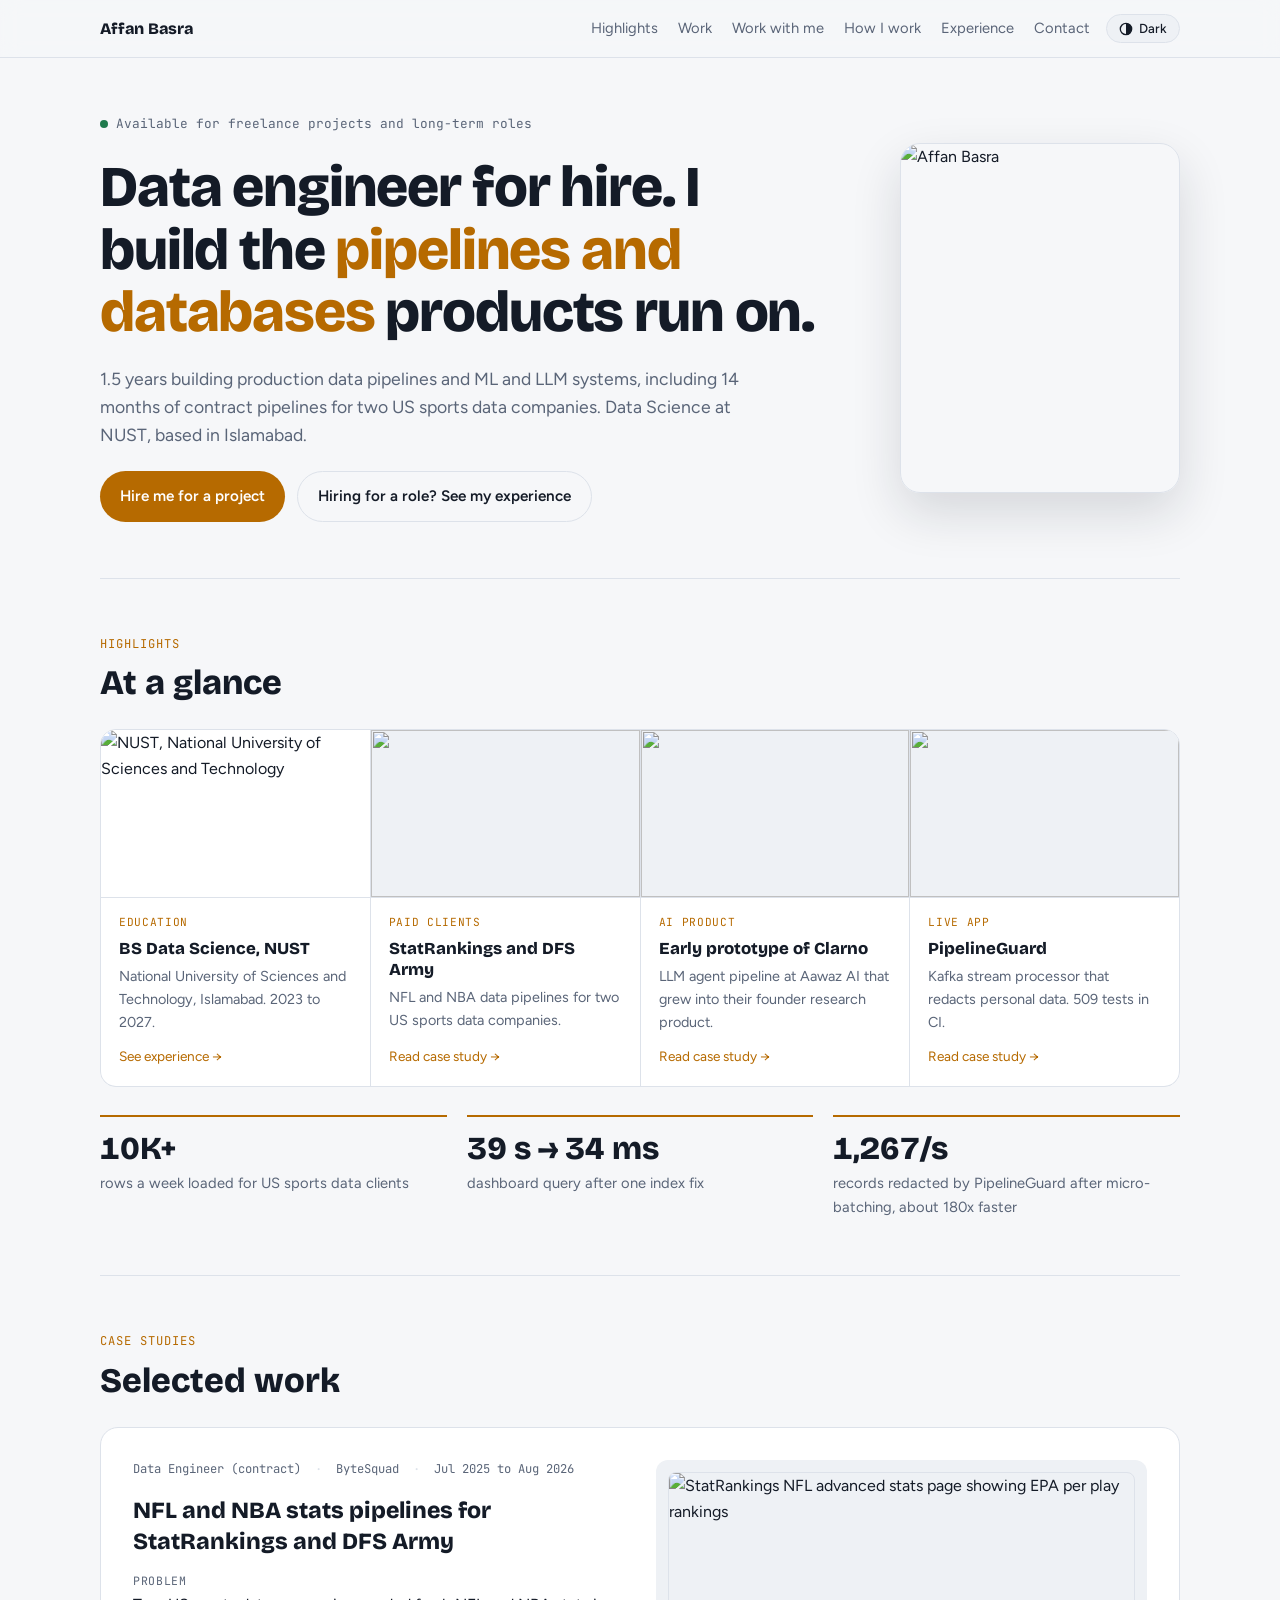
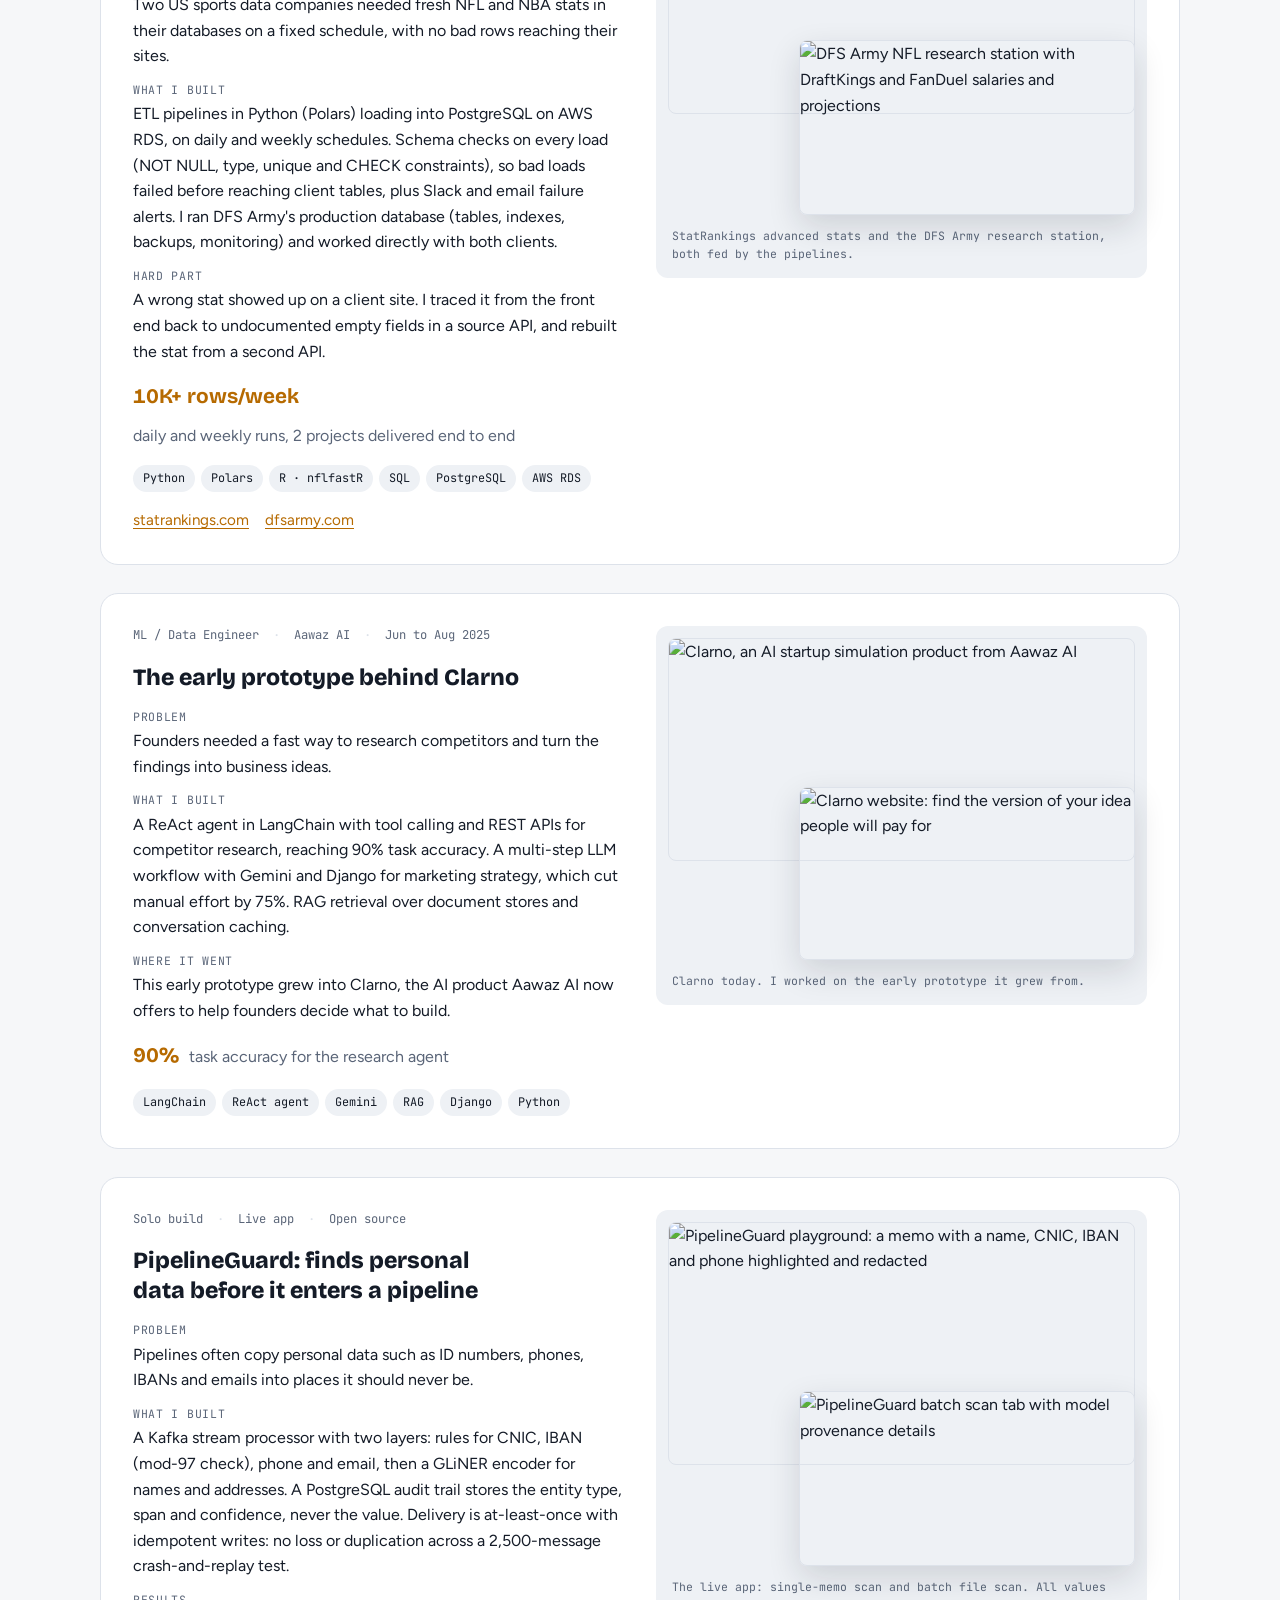
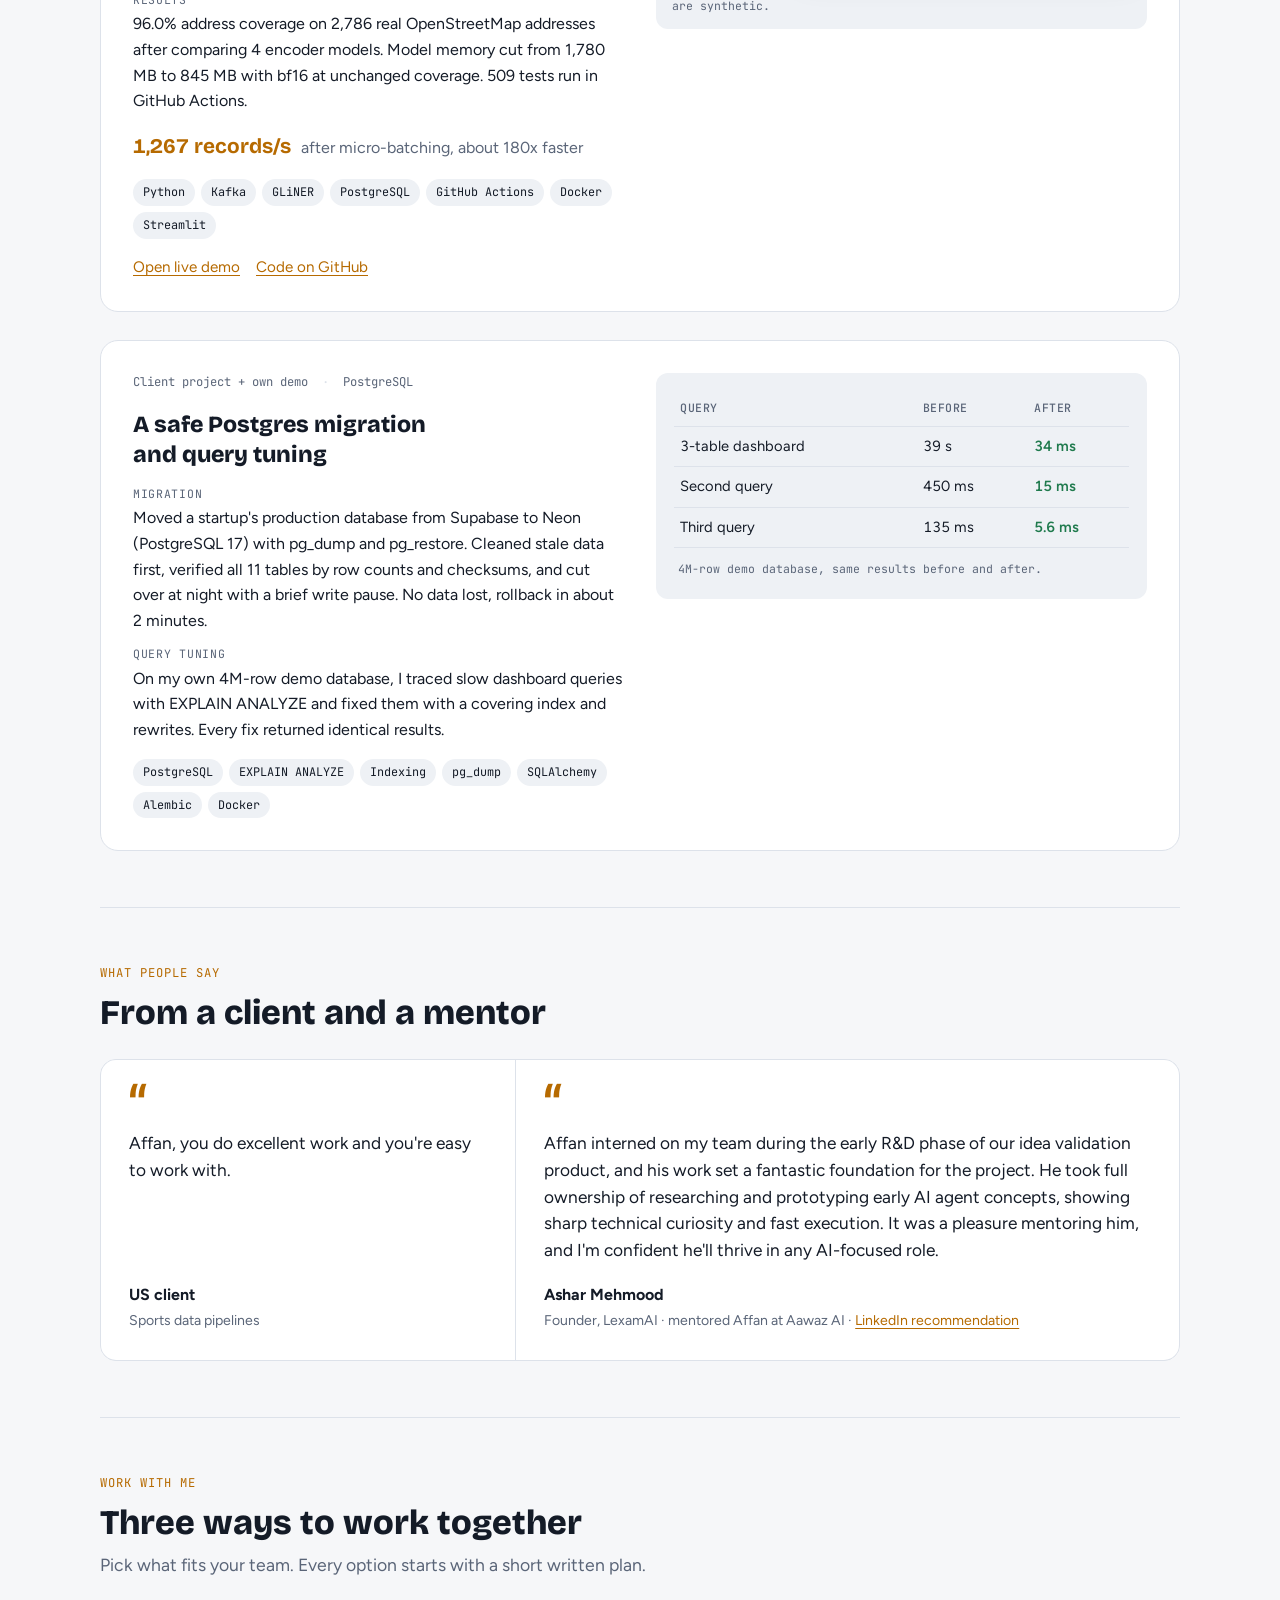
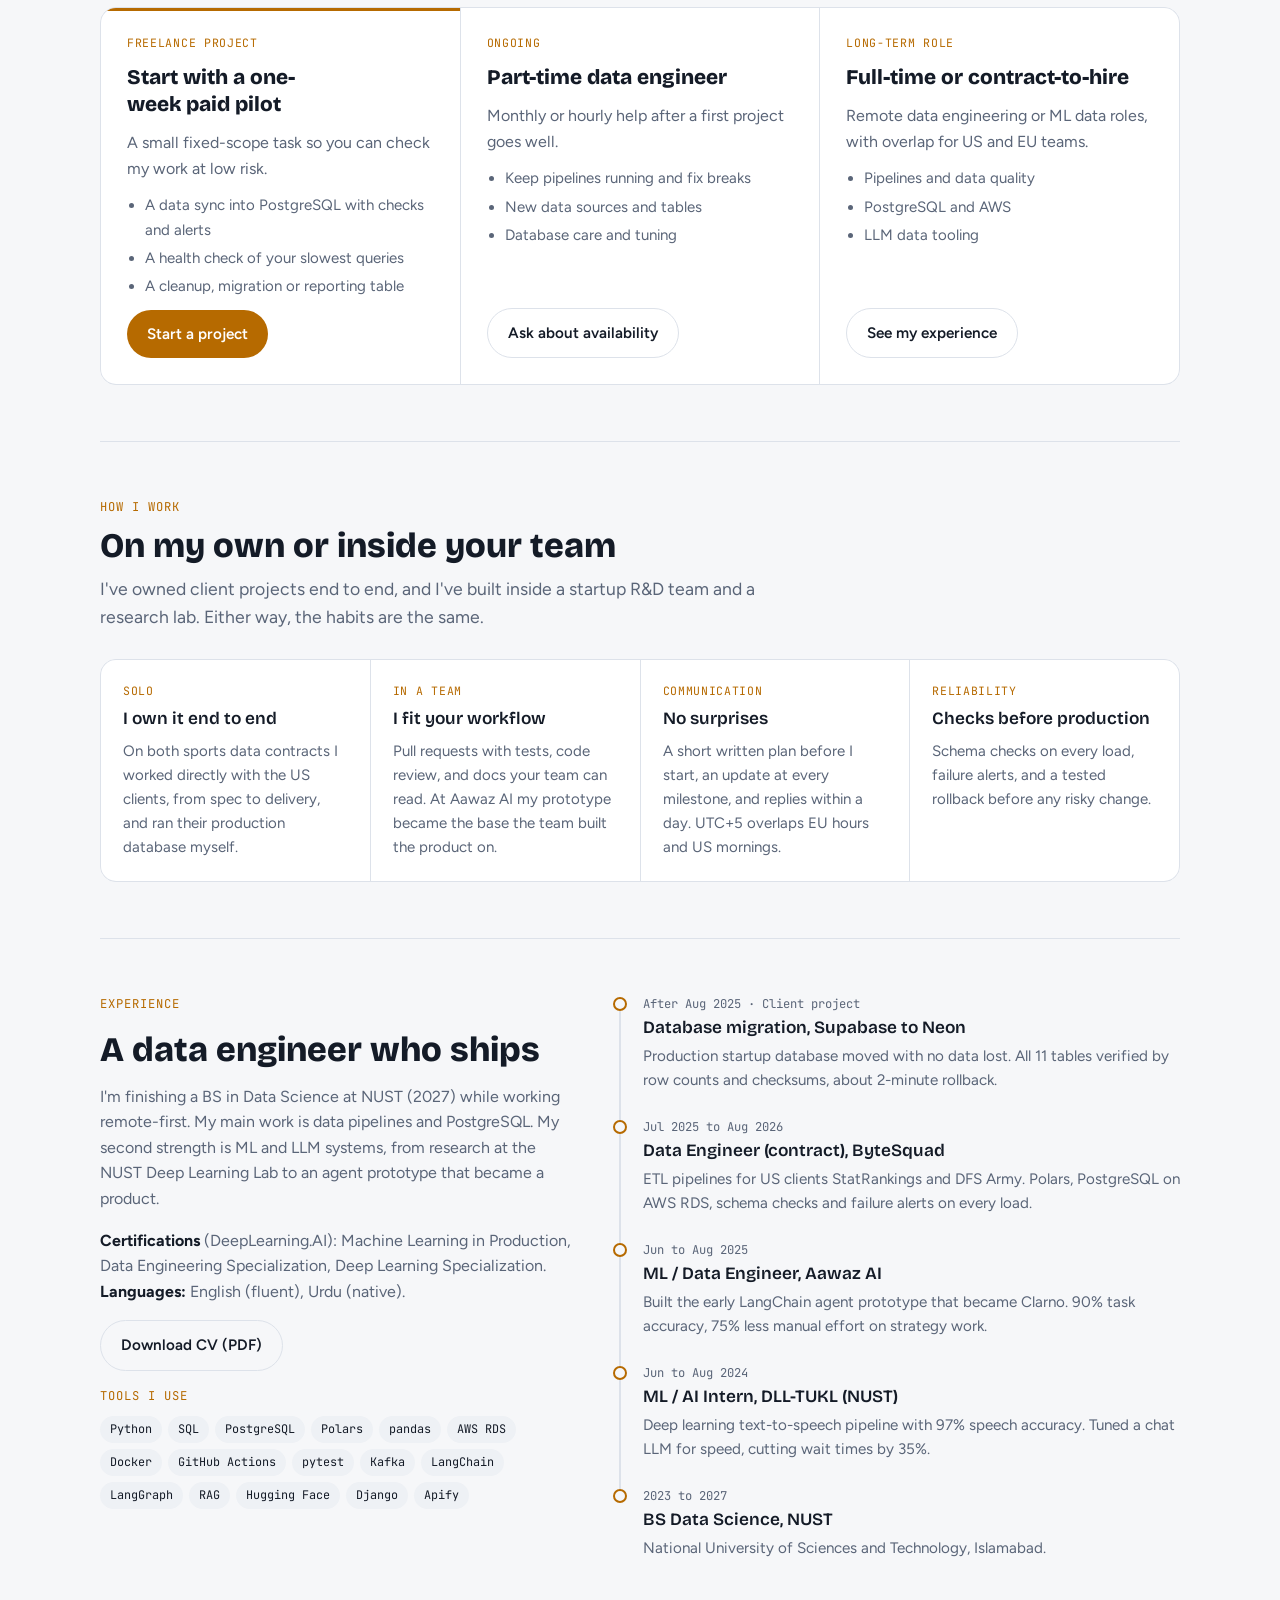
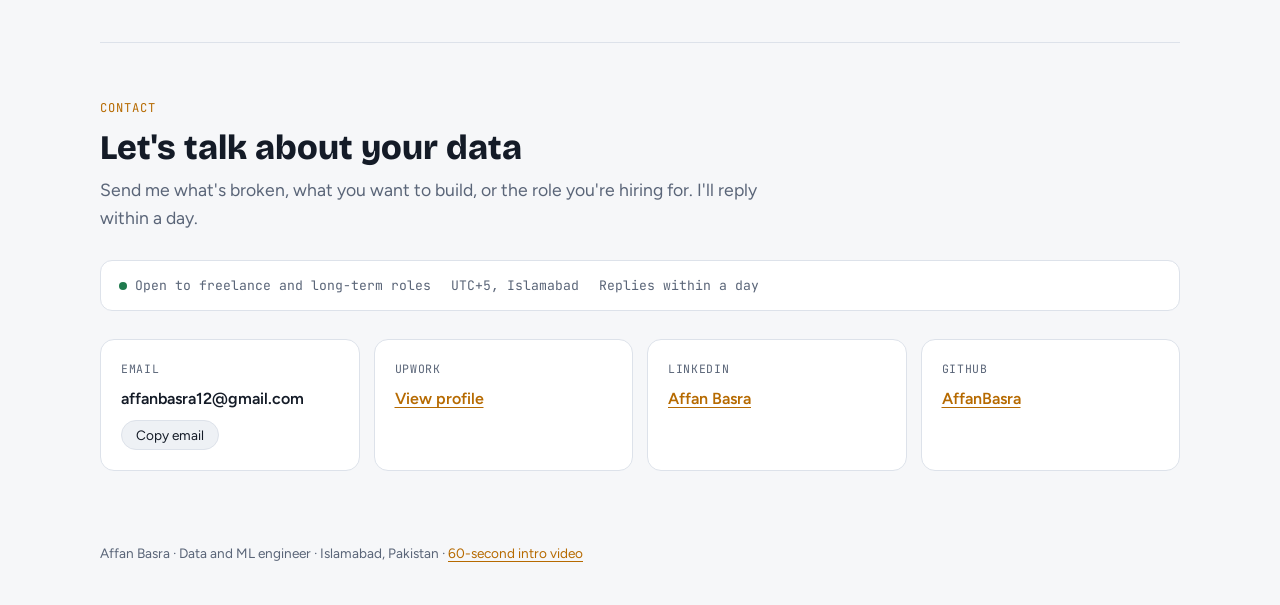
==== index.html @ bc7880a6 "Add files via upload" ====
<!doctype html>
<html lang="en">
<head>
<meta charset="utf-8">
<meta name="viewport" content="width=device-width, initial-scale=1, viewport-fit=cover">
<meta name="description" content="Affan Basra, data and ML engineer. ETL pipelines, PostgreSQL, AWS and LLM data tools. Available for freelance projects and long-term roles.">
<title>Affan Basra Portfolio</title>
<meta name="claude:viewport-fit-sides" content="cover">
<link rel="preconnect" href="https://fonts.googleapis.com">
<link rel="preconnect" href="https://fonts.gstatic.com" crossorigin>
<link rel="stylesheet" href="https://fonts.googleapis.com/css2?family=Bricolage+Grotesque:opsz,wght@12..96,600;12..96,800&family=Figtree:wght@400;500;600&family=JetBrains+Mono:wght@400;500&display=swap">
<style>
/* Layout: dark-first hiring portfolio. Sticky nav, hero with photo beside the pitch, highlight cards with thumbnails, numbers, case studies, ways to work, experience timeline, contact. */
:root{
  --bg:#0e1420; --surface:#151d2c; --raise:#1b2537; --ink:#eef1f6; --muted:#9aa6ba; --line:#263247;
  --accent:#f2a93b; --accent-ink:#1a1206; --accent-soft:#2a2216; --pass:#6fd39b; --nav:rgba(14,20,32,.88); --shadow:rgba(0,0,0,.45);
  --display:"Bricolage Grotesque", "Segoe UI", system-ui, sans-serif;
  --body:"Figtree", "Segoe UI", system-ui, sans-serif;
  --mono:"JetBrains Mono", ui-monospace, Menlo, monospace;
  --dstretch:100%; --dw:800; --dls:-0.02em;
  color-scheme:dark;
}
@media (prefers-color-scheme: light){ :root:not([data-theme="dark"]){
  --bg:#f6f7f9; --surface:#ffffff; --raise:#eef1f5; --ink:#141b27; --muted:#5a6578; --line:#dde2ea;
  --accent:#b66a00; --accent-ink:#ffffff; --accent-soft:#fbefdc; --pass:#1f7a4d; --nav:rgba(246,247,249,.9); --shadow:rgba(20,27,39,.14); color-scheme:light }}
:root[data-theme="light"]{
  --bg:#f6f7f9; --surface:#ffffff; --raise:#eef1f5; --ink:#141b27; --muted:#5a6578; --line:#dde2ea;
  --accent:#b66a00; --accent-ink:#ffffff; --accent-soft:#fbefdc; --pass:#1f7a4d; --nav:rgba(246,247,249,.9); --shadow:rgba(20,27,39,.14); color-scheme:light }

*,*::before,*::after{box-sizing:border-box}
html{scroll-behavior:smooth}
@media (prefers-reduced-motion: reduce){html{scroll-behavior:auto}*{transition:none!important}}
body{background:var(--bg);color:var(--ink);font-family:var(--body);font-size:16px;line-height:1.6;margin:0}
body::before{content:"";position:fixed;inset:0 0 auto;height:env(safe-area-inset-top, 0px);z-index:10;background:var(--nav)}
.pad{padding-left:max(16px, env(safe-area-inset-left, 0px));padding-right:max(16px, env(safe-area-inset-right, 0px))}
.wrap{max-width:1080px;margin:0 auto}
main .wrap{display:flex;flex-direction:column;gap:96px;padding-block:56px 72px}
a{color:var(--accent);text-underline-offset:3px}
a:focus-visible,.btn:focus-visible,button:focus-visible{outline:3px solid var(--accent);outline-offset:3px;border-radius:8px}
h1,h2,h3{font-family:var(--display);font-stretch:var(--dstretch);text-wrap:balance;margin:0;line-height:1.08}
h1{font-size:clamp(2rem,5vw,3.6rem);font-weight:var(--dw);letter-spacing:var(--dls)}
h1 em{font-style:normal;color:var(--accent)}
h2{font-size:clamp(1.55rem,2.8vw,2.15rem);font-weight:var(--dw)}
h3{font-size:1.08rem;font-weight:600;line-height:1.3}
p{margin:0}
.label{font-family:var(--mono);font-size:.76rem;letter-spacing:.08em;text-transform:uppercase;color:var(--accent)}
.lead{font-size:1.1rem;color:var(--muted);max-width:60ch}
.muted{color:var(--muted)}
section{display:flex;flex-direction:column;gap:28px;scroll-margin-top:84px;border-top:1px solid var(--line);padding-top:56px}
main .wrap{gap:56px!important}
.head{display:flex;flex-direction:column;gap:10px;max-width:66ch}

/* nav */
nav{position:sticky;top:env(safe-area-inset-top, 0px);z-index:5;background:var(--nav);backdrop-filter:blur(10px);border-bottom:1px solid var(--line)}
nav .wrap{display:flex;align-items:center;gap:16px;padding-block:14px}
nav .navlinks{margin-left:auto}
.themebtn{display:inline-flex;align-items:center;gap:6px;background:var(--raise);color:var(--ink);border:1px solid var(--line);border-radius:999px;padding:6px 12px;font:500 .82rem var(--body);cursor:pointer}
.brand{font-family:var(--display);font-stretch:var(--dstretch);font-weight:var(--dw);text-decoration:none;color:var(--ink);white-space:nowrap}
.navlinks{display:flex;gap:20px;flex-wrap:wrap;font-size:.92rem}
.navlinks a{color:var(--muted);text-decoration:none}
.navlinks a:hover{color:var(--ink)}

/* hero */
.hero{display:grid;grid-template-columns:minmax(0,1fr) clamp(170px,24vw,280px);gap:clamp(24px,4vw,48px);align-items:center}
.hero-text{display:flex;flex-direction:column;gap:22px;min-width:0}
.idrow{display:none}
.avail{display:inline-flex;align-items:center;gap:8px;font-family:var(--mono);font-size:.8rem;color:var(--muted)}
.avail::before{content:"";width:8px;height:8px;border-radius:50%;background:var(--pass);flex:none}
.actions{display:flex;flex-wrap:wrap;gap:12px}
.btn{display:inline-flex;align-items:center;padding:12px 20px;border-radius:999px;font-weight:600;text-decoration:none;font-size:.95rem;transition:transform .15s ease}
.btn:hover{transform:translateY(-2px)}
.btn-primary{background:var(--accent);color:var(--accent-ink)}
.btn-ghost{border:1px solid var(--line);color:var(--ink)}
.photo{width:100%;aspect-ratio:4/5;border-radius:20px;overflow:hidden;border:1px solid var(--line);box-shadow:0 20px 50px var(--shadow)}
.photo img{width:100%;height:100%;object-fit:cover;display:block}

/* highlights */
.hl{list-style:none;margin:0;padding:0;display:grid;grid-template-columns:repeat(4,minmax(0,1fr));gap:1px;background:var(--line);border:1px solid var(--line);border-radius:16px;overflow:hidden}
.hl a{display:flex;flex-direction:column;height:100%;background:var(--surface);text-decoration:none;color:var(--ink);position:relative;transition:background .18s ease}
.hl a::after{content:"";position:absolute;left:0;right:0;bottom:0;height:3px;background:var(--accent);transform:scaleX(0);transform-origin:left;transition:transform .25s ease}
.hl a:hover{background:var(--raise)}
.hl a:hover::after{transform:scaleX(1)}
.thumb{border-bottom:1px solid var(--line)}
.thumb.logo{background:#fff}
.thumb{aspect-ratio:16/10;background:var(--raise);overflow:hidden;position:relative}
.thumb img{width:100%;height:100%;object-fit:cover;object-position:top left;display:block;transition:transform .3s ease}
.hl a:hover .thumb img{transform:scale(1.04)}
.thumb.edu{display:flex;flex-direction:column;justify-content:flex-end;padding:16px;background:linear-gradient(135deg,var(--accent-soft),var(--raise))}
.thumb.edu b{font-family:var(--display);font-stretch:var(--dstretch);font-size:2.4rem;font-weight:var(--dw);color:var(--accent);line-height:1}
.thumb.edu span{font-family:var(--mono);font-size:.74rem;color:var(--muted)}
.hl .body{padding:16px 18px 18px;display:flex;flex-direction:column;gap:6px;flex:1}
.hl .k{font-family:var(--mono);font-size:.7rem;letter-spacing:.06em;text-transform:uppercase;color:var(--accent)}
.hl .t{font-family:var(--display);font-stretch:var(--dstretch);font-weight:var(--dw);font-size:1.05rem;line-height:1.25}
.hl .d{color:var(--muted);font-size:.9rem}
.hl .go{margin-top:auto;padding-top:6px;font-size:.85rem;color:var(--accent)}

/* stats */
.stats{display:grid;grid-template-columns:repeat(3,minmax(0,1fr));gap:20px}
.stat{display:flex;flex-direction:column;gap:6px;padding-top:14px;border-top:2px solid var(--accent)}
.num{font-family:var(--display);font-stretch:var(--dstretch);font-size:clamp(1.5rem,2.6vw,2rem);font-weight:var(--dw);font-variant-numeric:tabular-nums;line-height:1.1}
.stat p{color:var(--muted);font-size:.92rem}

/* case studies */
.cases{display:flex;flex-direction:column;gap:28px}
.case{display:grid;grid-template-columns:minmax(0,1fr) minmax(0,1fr);gap:32px;background:var(--surface);border:1px solid var(--line);border-radius:18px;padding:32px;scroll-margin-top:84px}
.case-text{display:flex;flex-direction:column;gap:16px;min-width:0}
.case h3{font-size:1.45rem;font-weight:800}
.meta{display:flex;flex-wrap:wrap;gap:6px 14px;font-family:var(--mono);font-size:.76rem;color:var(--muted)}
.meta span + span::before{content:"·";margin-right:14px;color:var(--line)}
.case dl{margin:0;display:flex;flex-direction:column;gap:12px}
.case dt{font-family:var(--mono);font-size:.72rem;letter-spacing:.06em;text-transform:uppercase;color:var(--muted)}
.case dd{margin:2px 0 0}
.chips{display:flex;flex-wrap:wrap;gap:6px}
.chip{font-family:var(--mono);font-size:.74rem;color:var(--ink);background:var(--raise);padding:4px 10px;border-radius:999px}
.result{display:flex;gap:10px;align-items:baseline;flex-wrap:wrap}
.result b{font-family:var(--display);font-stretch:var(--dstretch);font-size:1.3rem;color:var(--accent);white-space:nowrap;font-variant-numeric:tabular-nums}
.figure{margin:0;background:var(--raise);border-radius:12px;padding:12px;display:flex;flex-direction:column;gap:10px;min-width:0;align-self:start}
.figure img{width:100%;height:auto;border-radius:8px;display:block;border:1px solid var(--line)}
.figure img + img{width:72%;margin:-18% 0 0 auto;position:relative;box-shadow:0 12px 32px var(--shadow)}
.figure .cap{font-family:var(--mono);font-size:.72rem;color:var(--muted);padding:2px 4px}
.links-row{display:flex;flex-wrap:wrap;gap:16px;font-size:.95rem}
table{border-collapse:collapse;width:100%;font-size:.92rem}
th,td{text-align:left;padding:8px 6px;border-bottom:1px solid var(--line);font-variant-numeric:tabular-nums}
th{font-family:var(--mono);font-size:.72rem;font-weight:500;color:var(--muted);text-transform:uppercase;letter-spacing:.05em}
td.fast{color:var(--pass);font-weight:600}

/* ways to work */
.ways{display:grid;grid-template-columns:repeat(3,minmax(0,1fr));gap:1px;background:var(--line);border:1px solid var(--line);border-radius:16px;overflow:hidden}
.way{background:var(--surface);padding:26px;display:flex;flex-direction:column;gap:12px;transition:background .18s ease}
.way:hover{background:var(--raise)}
.way.main{box-shadow:inset 0 3px 0 var(--accent)}
.way .k{font-family:var(--mono);font-size:.72rem;letter-spacing:.06em;text-transform:uppercase;color:var(--accent)}
.way h3{font-size:1.3rem;font-weight:800}
.way p{color:var(--muted)}
.way ul{margin:0;padding-left:18px;color:var(--muted);display:flex;flex-direction:column;gap:4px;font-size:.94rem}
.way .btn{margin-top:auto;align-self:flex-start}

/* quotes */
.quotes{display:grid;grid-template-columns:minmax(0,1fr) minmax(0,1.6fr);gap:1px;background:var(--line);border:1px solid var(--line);border-radius:16px;overflow:hidden}
.quote{margin:0;background:var(--surface);padding:28px;display:flex;flex-direction:column;gap:18px;position:relative}
.quote::before{content:"\201C";font-family:var(--display);font-size:4rem;line-height:.6;color:var(--accent);height:24px}
.quote blockquote{margin:0;font-size:1.08rem;line-height:1.55}
.quote figcaption{margin-top:auto;display:flex;flex-direction:column;gap:2px}
.quote figcaption span{color:var(--muted);font-size:.88rem}
/* how I work */
.howgrid{display:grid;grid-template-columns:repeat(4,minmax(0,1fr));gap:1px;background:var(--line);border:1px solid var(--line);border-radius:16px;overflow:hidden}
.howgrid > div{background:var(--surface);padding:22px;display:flex;flex-direction:column;gap:8px}
.howgrid .k{font-family:var(--mono);font-size:.72rem;letter-spacing:.06em;text-transform:uppercase;color:var(--accent)}
.howgrid p{color:var(--muted);font-size:.94rem}
.cvbtn{align-self:flex-start}
@media (max-width:900px){.quotes{grid-template-columns:1fr}.howgrid{grid-template-columns:repeat(2,minmax(0,1fr))}}
@media (max-width:600px){.howgrid{grid-template-columns:1fr}}

/* about / experience */
.about{display:grid;grid-template-columns:minmax(0,1fr) minmax(0,1.2fr);gap:40px}
.about-text{display:flex;flex-direction:column;gap:16px;min-width:0}
.cv{list-style:none;margin:0;padding:0;display:flex;flex-direction:column}
.cv li{position:relative;padding:0 0 26px 30px;display:flex;flex-direction:column;gap:4px}
.cv li::before{content:"";position:absolute;left:6px;top:0;bottom:0;width:2px;background:var(--line)}
.cv li:first-child::before{top:8px}
.cv li:last-child::before{bottom:auto;height:8px}
.cv li::after{content:"";position:absolute;left:0;top:2px;width:14px;height:14px;border-radius:50%;background:var(--bg);border:2px solid var(--accent)}
.cv .when{font-family:var(--mono);font-size:.76rem;color:var(--muted);line-height:18px}
.cv p{color:var(--muted);font-size:.95rem}
.skills{display:flex;flex-direction:column;gap:10px}

/* contact */
.availbar{display:flex;flex-wrap:wrap;gap:8px 20px;font-family:var(--mono);font-size:.82rem;color:var(--muted);background:var(--surface);border:1px solid var(--line);border-radius:12px;padding:14px 18px}
.availbar span{display:inline-flex;align-items:center;gap:8px}
.availbar span:first-child::before{content:"";width:8px;height:8px;border-radius:50%;background:var(--pass)}
.contact{display:grid;grid-template-columns:repeat(4,minmax(0,1fr));gap:14px}
.ccard{background:var(--surface);border:1px solid var(--line);border-radius:14px;padding:20px;display:flex;flex-direction:column;gap:8px;min-width:0}
.ccard .k{font-family:var(--mono);font-size:.72rem;color:var(--muted);text-transform:uppercase;letter-spacing:.06em}
.ccard .v{font-weight:600;overflow-wrap:anywhere;user-select:all}
.copy{align-self:flex-start;background:var(--raise);color:var(--ink);border:1px solid var(--line);border-radius:999px;padding:6px 14px;font-size:.85rem;cursor:pointer;font-family:inherit}
footer{color:var(--muted);font-size:.85rem;padding-block:0 40px}

@media (max-width:900px){
  .hl{grid-template-columns:repeat(2,minmax(0,1fr))}
  .case,.about{grid-template-columns:1fr}
  .ways{grid-template-columns:1fr}
  .contact{grid-template-columns:repeat(2,minmax(0,1fr))}
}
@media (max-width:640px){
  .navlinks{display:none}
  .hero{grid-template-columns:1fr}
  .hero > .photo{display:none}
  .idrow{display:flex;align-items:center;gap:14px}
  .idrow img{width:72px;height:72px;border-radius:50%;object-fit:cover;border:2px solid var(--accent);flex:none}
  .idrow b{font-family:var(--display);font-stretch:var(--dstretch);font-size:1.15rem;display:block}
  .stats{grid-template-columns:1fr}
  .hl,.contact{grid-template-columns:1fr}
  .case{padding:22px}
  main .wrap{gap:72px;padding-block:32px 56px}
}
</style>
</head>
<body>

<nav class="pad" aria-label="Main">
  <div class="wrap">
    <a class="brand" href="#top">Affan Basra</a>
    <div class="navlinks">
      <a href="#highlights">Highlights</a><a href="#work">Work</a><a href="#hire">Work with me</a><a href="#how">How I work</a><a href="#experience">Experience</a><a href="#contact">Contact</a>
    </div>
    <button class="themebtn" type="button" id="themebtn" aria-label="Switch light or dark mode"><svg aria-hidden="true" width="14" height="14" viewBox="0 0 16 16"><circle cx="8" cy="8" r="6.5" fill="none" stroke="currentColor" stroke-width="1.5"/><path d="M8 1.5a6.5 6.5 0 0 1 0 13z" fill="currentColor"/></svg><span id="themelabel">Light</span></button>
  </div>
</nav>

<main class="pad" id="top">
<div class="wrap">

  <header class="hero">
    <div class="hero-text">
      <div class="idrow"><img src="img/affan.webp" alt="Affan Basra"><div><b>Affan Basra</b><span class="muted">Data and ML engineer</span></div></div>
      <span class="avail">Available for freelance projects and long-term roles</span>
      <h1>Data engineer for hire. I build the <em>pipelines and databases</em> products run on.</h1>
      <p class="lead">1.5 years building production data pipelines and ML and LLM systems, including 14 months of contract pipelines for two US sports data companies. Data Science at NUST, based in Islamabad.</p>
      <div class="actions">
        <a class="btn btn-primary" href="#hire">Hire me for a project</a>
        <a class="btn btn-ghost" href="#experience">Hiring for a role? See my experience</a>
      </div>
    </div>
    <div class="photo"><img src="img/affan.webp" alt="Affan Basra" width="640" height="800"></div>
  </header>

  <section id="highlights" aria-labelledby="hl-h">
    <div class="head">
      <span class="label">Highlights</span>
      <h2 id="hl-h">At a glance</h2>
    </div>
    <ul class="hl">
      <li><a href="#experience">
        <div class="thumb logo"><img src="img/nust.webp" alt="NUST, National University of Sciences and Technology" style="object-fit:contain;object-position:center"></div>
        <div class="body"><span class="k">Education</span><span class="t">BS Data Science, NUST</span><span class="d">National University of Sciences and Technology, Islamabad. 2023 to 2027.</span><span class="go">See experience →</span></div>
      </a></li>
      <li><a href="#sports">
        <div class="thumb"><img src="img/statrankings-epa.webp" alt=""></div>
        <div class="body"><span class="k">Paid clients</span><span class="t">StatRankings and DFS Army</span><span class="d">NFL and NBA data pipelines for two US sports data companies.</span><span class="go">Read case study →</span></div>
      </a></li>
      <li><a href="#clarno">
        <div class="thumb"><img src="img/clarno-card.webp" alt=""></div>
        <div class="body"><span class="k">AI product</span><span class="t">Early prototype of Clarno</span><span class="d">LLM agent pipeline at Aawaz AI that grew into their founder research product.</span><span class="go">Read case study →</span></div>
      </a></li>
      <li><a href="#pipelineguard">
        <div class="thumb"><img src="img/pipelineguard-playground.webp" alt=""></div>
        <div class="body"><span class="k">Live app</span><span class="t">PipelineGuard</span><span class="d">Kafka stream processor that redacts personal data. 509 tests in CI.</span><span class="go">Read case study →</span></div>
      </a></li>
    </ul>
    <div class="stats">
      <div class="stat"><span class="num">10K+</span><p>rows a week loaded for US sports data clients</p></div>
      <div class="stat"><span class="num">39 s → 34 ms</span><p>dashboard query after one index fix</p></div>
      <div class="stat"><span class="num">1,267/s</span><p>records redacted by PipelineGuard after micro-batching, about 180x faster</p></div>
    </div>
  </section>

  <section id="work" aria-labelledby="work-h">
    <div class="head">
      <span class="label">Case studies</span>
      <h2 id="work-h">Selected work</h2>
    </div>
    <div class="cases">

      <article class="case" id="sports">
        <div class="case-text">
          <div class="meta"><span>Data Engineer (contract)</span><span>ByteSquad</span><span>Jul 2025 to Aug 2026</span></div>
          <h3>NFL and NBA stats pipelines for StatRankings and DFS Army</h3>
          <dl>
            <div><dt>Problem</dt><dd>Two US sports data companies needed fresh NFL and NBA stats in their databases on a fixed schedule, with no bad rows reaching their sites.</dd></div>
            <div><dt>What I built</dt><dd>ETL pipelines in Python (Polars) loading into PostgreSQL on AWS RDS, on daily and weekly schedules. Schema checks on every load (NOT NULL, type, unique and CHECK constraints), so bad loads failed before reaching client tables, plus Slack and email failure alerts. I ran DFS Army's production database (tables, indexes, backups, monitoring) and worked directly with both clients.</dd></div>
            <div><dt>Hard part</dt><dd>A wrong stat showed up on a client site. I traced it from the front end back to undocumented empty fields in a source API, and rebuilt the stat from a second API.</dd></div>
          </dl>
          <div class="result"><b>10K+ rows/week</b><span class="muted">daily and weekly runs, 2 projects delivered end to end</span></div>
          <div class="chips"><span class="chip">Python</span><span class="chip">Polars</span><span class="chip">R · nflfastR</span><span class="chip">SQL</span><span class="chip">PostgreSQL</span><span class="chip">AWS RDS</span></div>
          <div class="links-row"><a href="https://statrankings.com/" target="_blank" rel="noopener">statrankings.com</a><a href="https://www.dfsarmy.com/" target="_blank" rel="noopener">dfsarmy.com</a></div>
        </div>
        <figure class="figure">
          <img src="img/statrankings-epa.webp" alt="StatRankings NFL advanced stats page showing EPA per play rankings" width="1400" height="724">
          <img src="img/dfsarmy-research.webp" alt="DFS Army NFL research station with DraftKings and FanDuel salaries and projections" width="1400" height="723">
          <figcaption class="cap">StatRankings advanced stats and the DFS Army research station, both fed by the pipelines.</figcaption>
        </figure>
      </article>

      <article class="case" id="clarno">
        <div class="case-text">
          <div class="meta"><span>ML / Data Engineer</span><span>Aawaz AI</span><span>Jun to Aug 2025</span></div>
          <h3>The early prototype behind Clarno</h3>
          <dl>
            <div><dt>Problem</dt><dd>Founders needed a fast way to research competitors and turn the findings into business ideas.</dd></div>
            <div><dt>What I built</dt><dd>A ReAct agent in LangChain with tool calling and REST APIs for competitor research, reaching 90% task accuracy. A multi-step LLM workflow with Gemini and Django for marketing strategy, which cut manual effort by 75%. RAG retrieval over document stores and conversation caching.</dd></div>
            <div><dt>Where it went</dt><dd>This early prototype grew into Clarno, the AI product Aawaz AI now offers to help founders decide what to build.</dd></div>
          </dl>
          <div class="result"><b>90%</b><span class="muted">task accuracy for the research agent</span></div>
          <div class="chips"><span class="chip">LangChain</span><span class="chip">ReAct agent</span><span class="chip">Gemini</span><span class="chip">RAG</span><span class="chip">Django</span><span class="chip">Python</span></div>
        </div>
        <figure class="figure">
          <img src="img/clarno-card.webp" alt="Clarno, an AI startup simulation product from Aawaz AI" width="1400" height="664">
          <img src="img/clarno-site.webp" alt="Clarno website: find the version of your idea people will pay for" width="1400" height="718">
          <figcaption class="cap">Clarno today. I worked on the early prototype it grew from.</figcaption>
        </figure>
      </article>

      <article class="case" id="pipelineguard">
        <div class="case-text">
          <div class="meta"><span>Solo build</span><span>Live app</span><span>Open source</span></div>
          <h3>PipelineGuard: finds personal data before it enters a pipeline</h3>
          <dl>
            <div><dt>Problem</dt><dd>Pipelines often copy personal data such as ID numbers, phones, IBANs and emails into places it should never be.</dd></div>
            <div><dt>What I built</dt><dd>A Kafka stream processor with two layers: rules for CNIC, IBAN (mod-97 check), phone and email, then a GLiNER encoder for names and addresses. A PostgreSQL audit trail stores the entity type, span and confidence, never the value. Delivery is at-least-once with idempotent writes: no loss or duplication across a 2,500-message crash-and-replay test.</dd></div>
            <div><dt>Results</dt><dd>96.0% address coverage on 2,786 real OpenStreetMap addresses after comparing 4 encoder models. Model memory cut from 1,780 MB to 845 MB with bf16 at unchanged coverage. 509 tests run in GitHub Actions.</dd></div>
          </dl>
          <div class="result"><b>1,267 records/s</b><span class="muted">after micro-batching, about 180x faster</span></div>
          <div class="chips"><span class="chip">Python</span><span class="chip">Kafka</span><span class="chip">GLiNER</span><span class="chip">PostgreSQL</span><span class="chip">GitHub Actions</span><span class="chip">Docker</span><span class="chip">Streamlit</span></div>
          <div class="links-row"><a href="https://pipelineguard-g8rdu5ebpuxtq4bimlouyz.streamlit.app/" target="_blank" rel="noopener">Open live demo</a><a href="https://github.com/AffanBasra/PipelineGuard" target="_blank" rel="noopener">Code on GitHub</a></div>
        </div>
        <figure class="figure">
          <img src="img/pipelineguard-playground.webp" alt="PipelineGuard playground: a memo with a name, CNIC, IBAN and phone highlighted and redacted" width="1400" height="728">
          <img src="img/pipelineguard-batch.webp" alt="PipelineGuard batch scan tab with model provenance details" width="1400" height="724">
          <figcaption class="cap">The live app: single-memo scan and batch file scan. All values are synthetic.</figcaption>
        </figure>
      </article>

      <article class="case" id="tuning">
        <div class="case-text">
          <div class="meta"><span>Client project + own demo</span><span>PostgreSQL</span></div>
          <h3>A safe Postgres migration and query tuning</h3>
          <dl>
            <div><dt>Migration</dt><dd>Moved a startup's production database from Supabase to Neon (PostgreSQL 17) with pg_dump and pg_restore. Cleaned stale data first, verified all 11 tables by row counts and checksums, and cut over at night with a brief write pause. No data lost, rollback in about 2 minutes.</dd></div>
            <div><dt>Query tuning</dt><dd>On my own 4M-row demo database, I traced slow dashboard queries with EXPLAIN ANALYZE and fixed them with a covering index and rewrites. Every fix returned identical results.</dd></div>
          </dl>
          <div class="chips"><span class="chip">PostgreSQL</span><span class="chip">EXPLAIN ANALYZE</span><span class="chip">Indexing</span><span class="chip">pg_dump</span><span class="chip">SQLAlchemy</span><span class="chip">Alembic</span><span class="chip">Docker</span></div>
        </div>
        <figure class="figure" style="padding:18px">
          <table>
            <thead><tr><th>Query</th><th>Before</th><th>After</th></tr></thead>
            <tbody>
              <tr><td>3-table dashboard</td><td>39 s</td><td class="fast">34 ms</td></tr>
              <tr><td>Second query</td><td>450 ms</td><td class="fast">15 ms</td></tr>
              <tr><td>Third query</td><td>135 ms</td><td class="fast">5.6 ms</td></tr>
            </tbody>
          </table>
          <figcaption class="cap">4M-row demo database, same results before and after.</figcaption>
        </figure>
      </article>

    </div>
  </section>

  <section id="praise" aria-labelledby="praise-h">
    <div class="head">
      <span class="label">What people say</span>
      <h2 id="praise-h">From a client and a mentor</h2>
    </div>
    <div class="quotes">
      <figure class="quote">
        <blockquote>Affan, you do excellent work and you're easy to work with.</blockquote>
        <figcaption><b>US client</b><span>Sports data pipelines</span></figcaption>
      </figure>
      <figure class="quote">
        <blockquote>Affan interned on my team during the early R&amp;D phase of our idea validation product, and his work set a fantastic foundation for the project. He took full ownership of researching and prototyping early AI agent concepts, showing sharp technical curiosity and fast execution. It was a pleasure mentoring him, and I'm confident he'll thrive in any AI-focused role.</blockquote>
        <figcaption><b>Ashar Mehmood</b><span>Founder, LexamAI · mentored Affan at Aawaz AI · <a href="https://www.linkedin.com/in/affan-basra-3038372a6" target="_blank" rel="noopener">LinkedIn recommendation</a></span></figcaption>
      </figure>
    </div>
  </section>

  <section id="hire" aria-labelledby="hire-h">
    <div class="head">
      <span class="label">Work with me</span>
      <h2 id="hire-h">Three ways to work together</h2>
      <p class="lead">Pick what fits your team. Every option starts with a short written plan.</p>
    </div>
    <div class="ways">
      <div class="way main">
        <span class="k">Freelance project</span>
        <h3>Start with a one-week paid pilot</h3>
        <p>A small fixed-scope task so you can check my work at low risk.</p>
        <ul><li>A data sync into PostgreSQL with checks and alerts</li><li>A health check of your slowest queries</li><li>A cleanup, migration or reporting table</li></ul>
        <a class="btn btn-primary" href="#contact">Start a project</a>
      </div>
      <div class="way">
        <span class="k">Ongoing</span>
        <h3>Part-time data engineer</h3>
        <p>Monthly or hourly help after a first project goes well.</p>
        <ul><li>Keep pipelines running and fix breaks</li><li>New data sources and tables</li><li>Database care and tuning</li></ul>
        <a class="btn btn-ghost" href="#contact">Ask about availability</a>
      </div>
      <div class="way">
        <span class="k">Long-term role</span>
        <h3>Full-time or contract-to-hire</h3>
        <p>Remote data engineering or ML data roles, with overlap for US and EU teams.</p>
        <ul><li>Pipelines and data quality</li><li>PostgreSQL and AWS</li><li>LLM data tooling</li></ul>
        <a class="btn btn-ghost" href="#experience">See my experience</a>
      </div>
    </div>
  </section>

  <section id="how" aria-labelledby="how-h">
    <div class="head">
      <span class="label">How I work</span>
      <h2 id="how-h">On my own or inside your team</h2>
      <p class="lead">I've owned client projects end to end, and I've built inside a startup R&amp;D team and a research lab. Either way, the habits are the same.</p>
    </div>
    <div class="howgrid">
      <div><span class="k">Solo</span><h3>I own it end to end</h3><p>On both sports data contracts I worked directly with the US clients, from spec to delivery, and ran their production database myself.</p></div>
      <div><span class="k">In a team</span><h3>I fit your workflow</h3><p>Pull requests with tests, code review, and docs your team can read. At Aawaz AI my prototype became the base the team built the product on.</p></div>
      <div><span class="k">Communication</span><h3>No surprises</h3><p>A short written plan before I start, an update at every milestone, and replies within a day. UTC+5 overlaps EU hours and US mornings.</p></div>
      <div><span class="k">Reliability</span><h3>Checks before production</h3><p>Schema checks on every load, failure alerts, and a tested rollback before any risky change.</p></div>
    </div>
  </section>

  <section id="experience" aria-labelledby="exp-h">
    <div class="about">
      <div class="about-text">
        <span class="label">Experience</span>
        <h2 id="exp-h">A data engineer who ships</h2>
        <p class="muted">I'm finishing a BS in Data Science at NUST (2027) while working remote-first. My main work is data pipelines and PostgreSQL. My second strength is ML and LLM systems, from research at the NUST Deep Learning Lab to an agent prototype that became a product.</p>
        <p class="muted"><b style="color:var(--ink)">Certifications</b> (DeepLearning.AI): Machine Learning in Production, Data Engineering Specialization, Deep Learning Specialization.<br><b style="color:var(--ink)">Languages:</b> English (fluent), Urdu (native).</p>
        <a class="btn btn-ghost cvbtn" href="Affan_Basra_Resume.pdf" target="_blank" rel="noopener">Download CV (PDF)</a>
        <div class="skills">
          <span class="label">Tools I use</span>
          <div class="chips"><span class="chip">Python</span><span class="chip">SQL</span><span class="chip">PostgreSQL</span><span class="chip">Polars</span><span class="chip">pandas</span><span class="chip">AWS RDS</span><span class="chip">Docker</span><span class="chip">GitHub Actions</span><span class="chip">pytest</span><span class="chip">Kafka</span><span class="chip">LangChain</span><span class="chip">LangGraph</span><span class="chip">RAG</span><span class="chip">Hugging Face</span><span class="chip">Django</span><span class="chip">Apify</span></div>
        </div>
      </div>
      <ol class="cv" aria-label="Experience and education">
        <li><span class="when">After Aug 2025 · Client project</span><h3>Database migration, Supabase to Neon</h3><p>Production startup database moved with no data lost. All 11 tables verified by row counts and checksums, about 2-minute rollback.</p></li>
        <li><span class="when">Jul 2025 to Aug 2026</span><h3>Data Engineer (contract), ByteSquad</h3><p>ETL pipelines for US clients StatRankings and DFS Army. Polars, PostgreSQL on AWS RDS, schema checks and failure alerts on every load.</p></li>
        <li><span class="when">Jun to Aug 2025</span><h3>ML / Data Engineer, Aawaz AI</h3><p>Built the early LangChain agent prototype that became Clarno. 90% task accuracy, 75% less manual effort on strategy work.</p></li>
        <li><span class="when">Jun to Aug 2024</span><h3>ML / AI Intern, DLL-TUKL (NUST)</h3><p>Deep learning text-to-speech pipeline with 97% speech accuracy. Tuned a chat LLM for speed, cutting wait times by 35%.</p></li>
        <li><span class="when">2023 to 2027</span><h3>BS Data Science, NUST</h3><p>National University of Sciences and Technology, Islamabad.</p></li>
      </ol>
    </div>
  </section>

  <section id="contact" aria-labelledby="contact-h">
    <div class="head">
      <span class="label">Contact</span>
      <h2 id="contact-h">Let's talk about your data</h2>
      <p class="lead">Send me what's broken, what you want to build, or the role you're hiring for. I'll reply within a day.</p>
    </div>
    <div class="availbar"><span>Open to freelance and long-term roles</span><span>UTC+5, Islamabad</span><span>Replies within a day</span></div>
    <div class="contact">
      <div class="ccard"><span class="k">Email</span><span class="v" id="email">affanbasra12@gmail.com</span><button class="copy" type="button" id="copy-email">Copy email</button></div>
      <div class="ccard"><span class="k">Upwork</span><a class="v" href="https://www.upwork.com/freelancers/~01e896744d765ada66" target="_blank" rel="noopener">View profile</a></div>
      <div class="ccard"><span class="k">LinkedIn</span><a class="v" href="https://www.linkedin.com/in/affan-basra-3038372a6" target="_blank" rel="noopener">Affan Basra</a></div>
      <div class="ccard"><span class="k">GitHub</span><a class="v" href="https://github.com/AffanBasra" target="_blank" rel="noopener">AffanBasra</a></div>
    </div>
  </section>

</div>
</main>
<footer class="pad"><div class="wrap">Affan Basra · Data and ML engineer · Islamabad, Pakistan · <a href="https://youtu.be/aiphAPT_cVM" target="_blank" rel="noopener">60-second intro video</a></div></footer>

<script>
document.getElementById('copy-email').addEventListener('click', function(){
  var b = this, el = document.getElementById('email'), t = el.textContent;
  function done(){ b.textContent = 'Copied'; setTimeout(function(){ b.textContent = 'Copy email'; }, 1800); }
  function fallback(){ var r = document.createRange(); r.selectNodeContents(el); var s = getSelection(); s.removeAllRanges(); s.addRange(r); b.textContent = 'Selected, press copy'; }
  try { navigator.clipboard.writeText(t).then(done, fallback); } catch(e){ fallback(); }
});

(function(){
  var root=document.documentElement, btn=document.getElementById('themebtn'), lab=document.getElementById('themelabel');
  function isDark(){ var t=root.getAttribute('data-theme'); if(t) return t==='dark'; return !matchMedia('(prefers-color-scheme: light)').matches; }
  function paint(){ lab.textContent = isDark() ? 'Light' : 'Dark'; }
  try{ var saved=localStorage.getItem('theme'); if(saved) root.setAttribute('data-theme',saved); }catch(e){}
  paint();
  btn.addEventListener('click',function(){ var next=isDark()?'light':'dark'; root.setAttribute('data-theme',next); try{localStorage.setItem('theme',next);}catch(e){} paint(); });
  matchMedia('(prefers-color-scheme: light)').addEventListener('change',paint);
})();
</script>
</body>
</html>
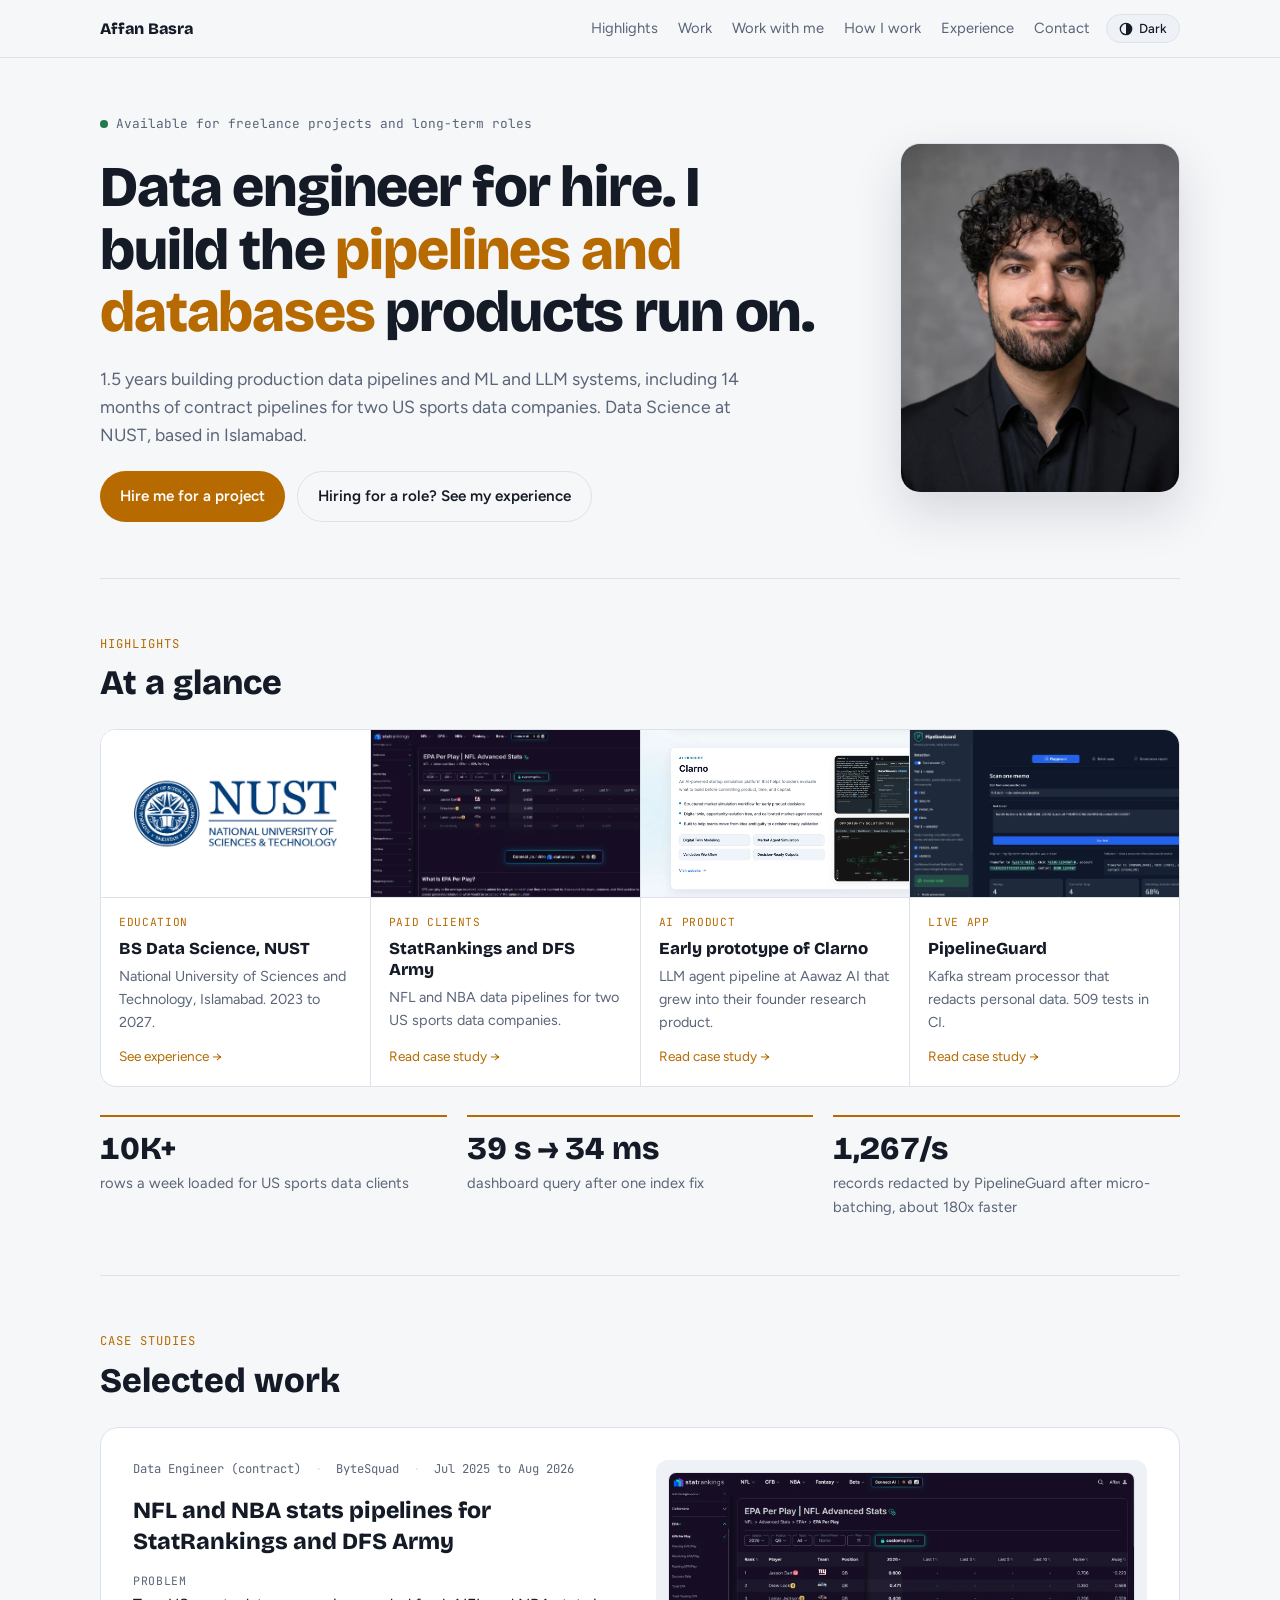
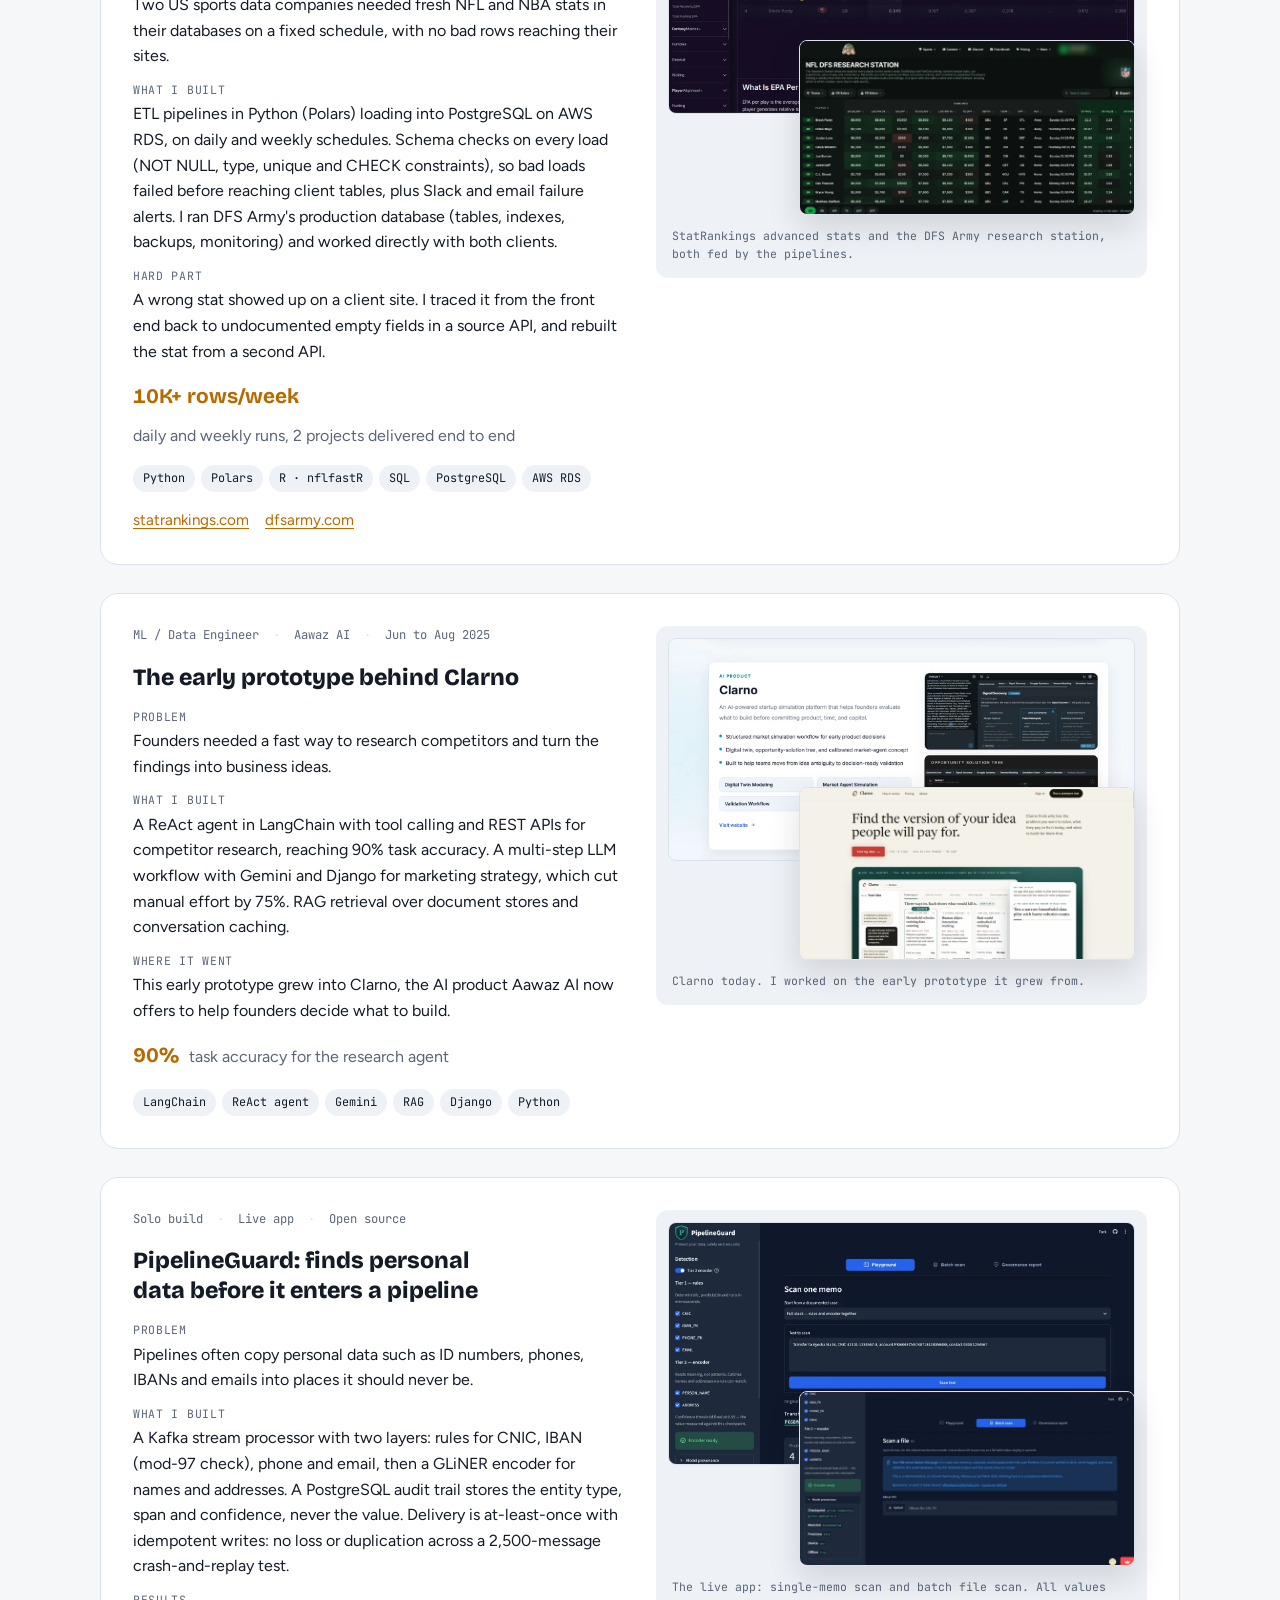
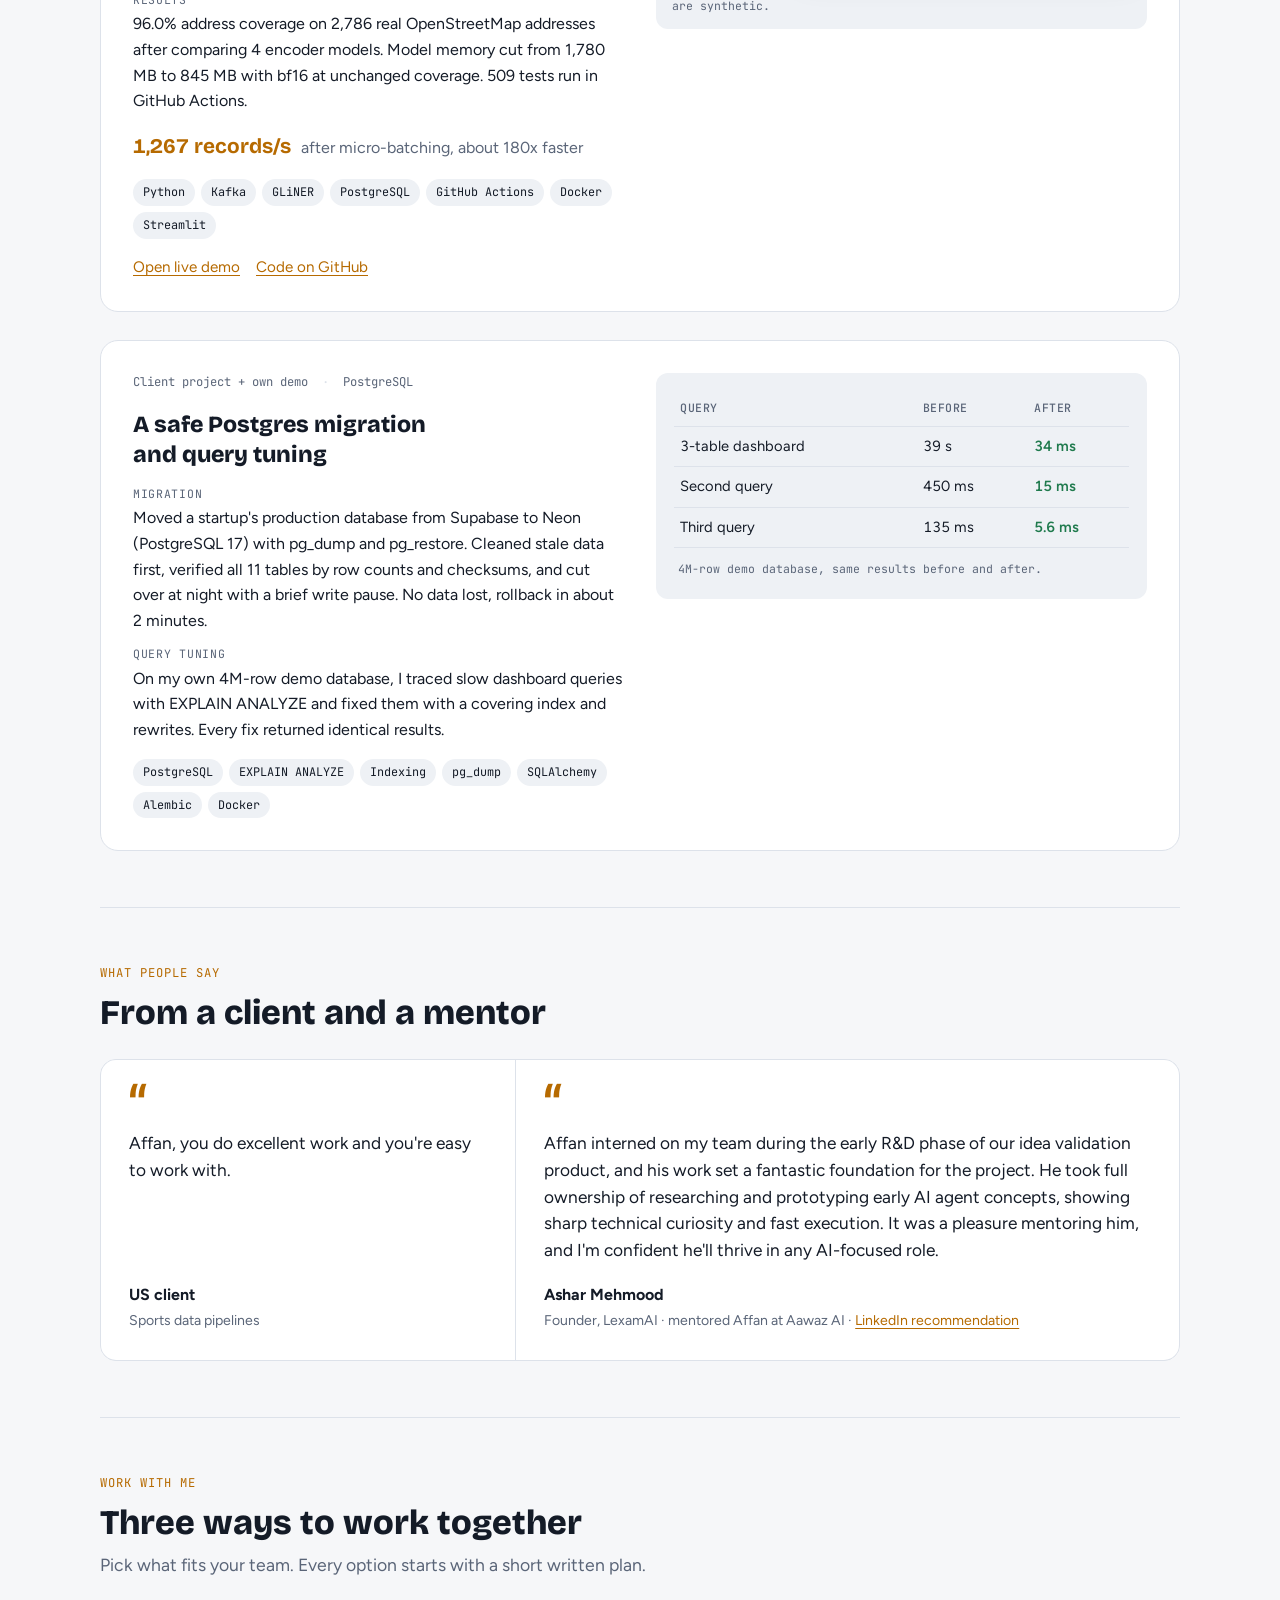
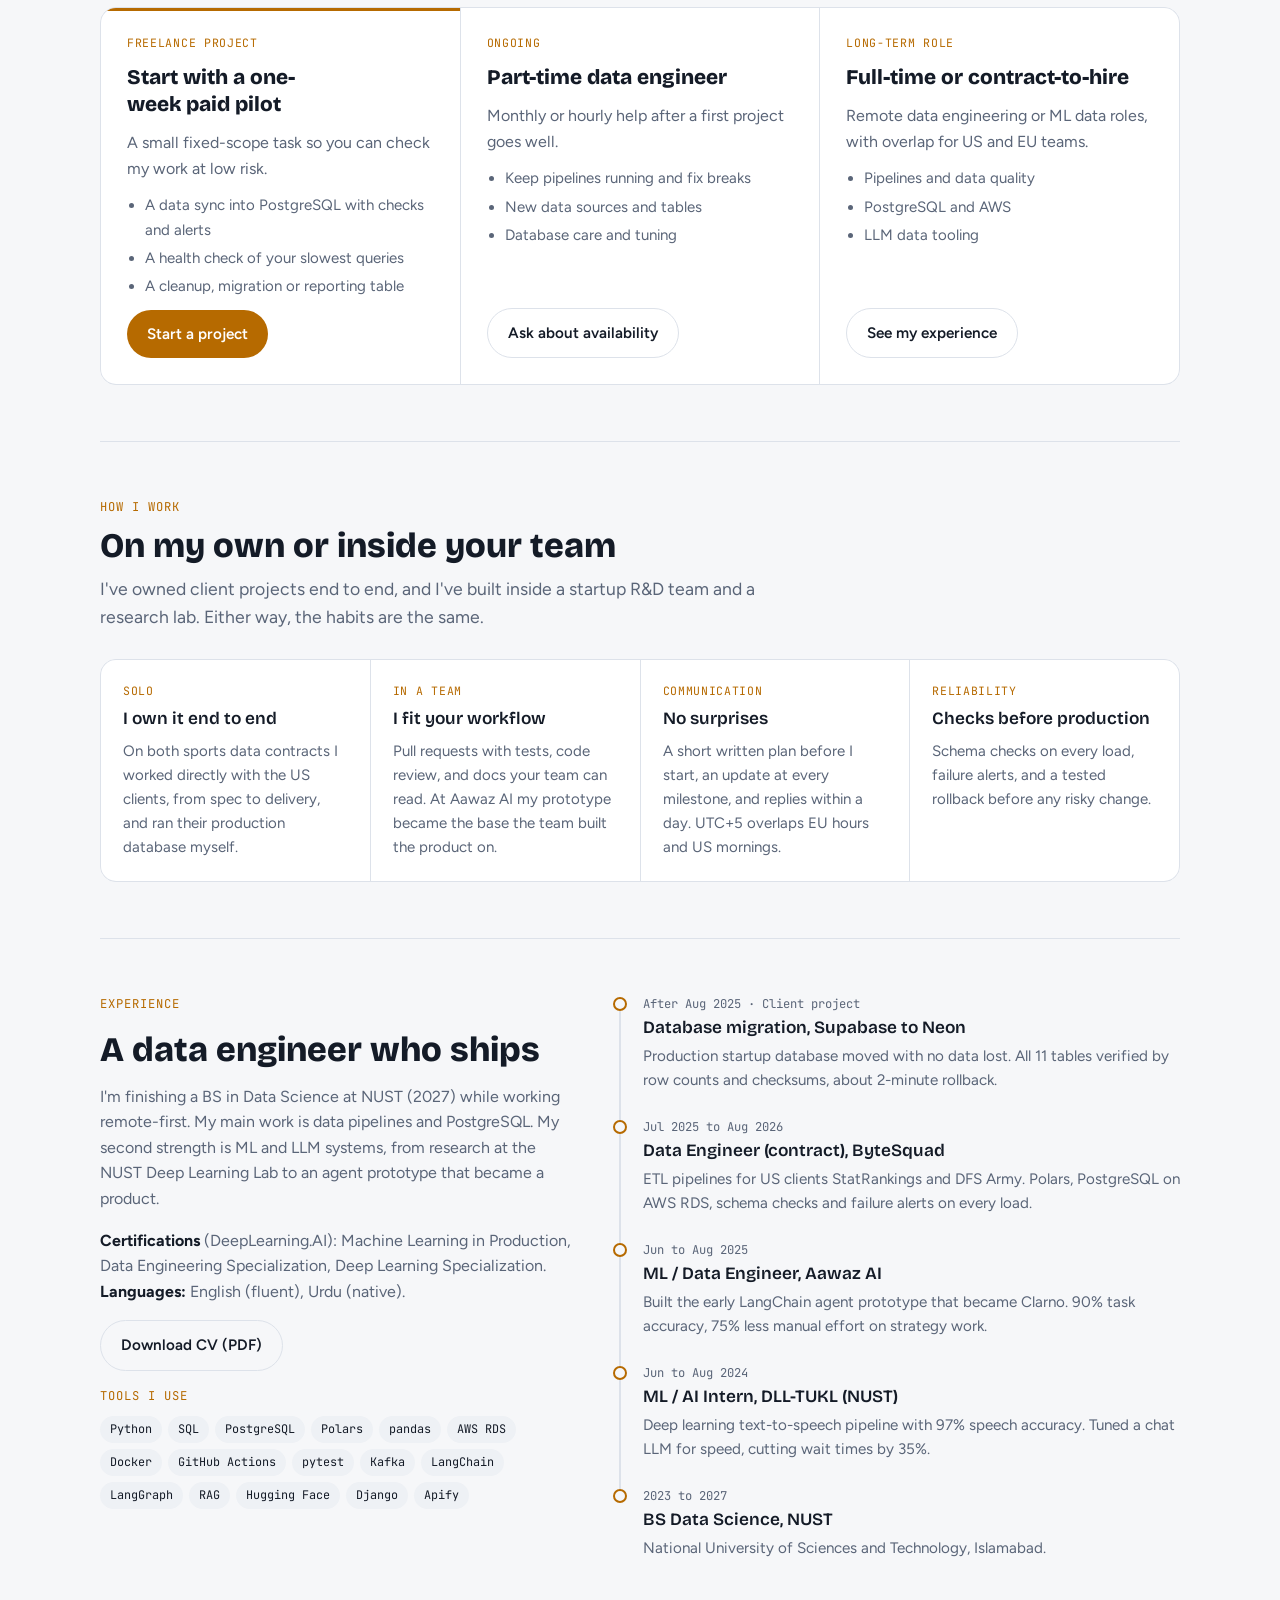
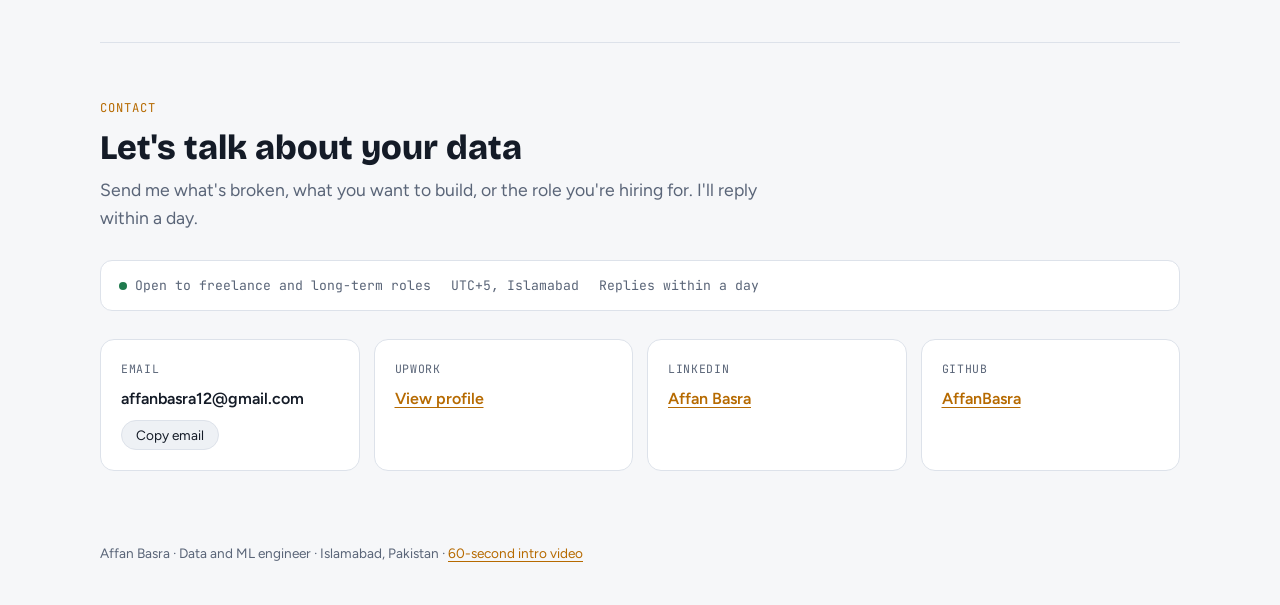
==== commit 8cae7ab7: "Add files via upload" ====
--- a/index.html
+++ b/index.html
@@ -212,7 +212,7 @@
 
   <header class="hero">
     <div class="hero-text">
-      <div class="idrow"><img src="img/affan.webp" alt="Affan Basra"><div><b>Affan Basra</b><span class="muted">Data and ML engineer</span></div></div>
+      <div class="idrow"><img src="affan.webp" alt="Affan Basra"><div><b>Affan Basra</b><span class="muted">Data and ML engineer</span></div></div>
       <span class="avail">Available for freelance projects and long-term roles</span>
       <h1>Data engineer for hire. I build the <em>pipelines and databases</em> products run on.</h1>
       <p class="lead">1.5 years building production data pipelines and ML and LLM systems, including 14 months of contract pipelines for two US sports data companies. Data Science at NUST, based in Islamabad.</p>
@@ -221,7 +221,7 @@
         <a class="btn btn-ghost" href="#experience">Hiring for a role? See my experience</a>
       </div>
     </div>
-    <div class="photo"><img src="img/affan.webp" alt="Affan Basra" width="640" height="800"></div>
+    <div class="photo"><img src="affan.webp" alt="Affan Basra" width="640" height="800"></div>
   </header>
 
   <section id="highlights" aria-labelledby="hl-h">
@@ -231,19 +231,19 @@
     </div>
     <ul class="hl">
       <li><a href="#experience">
-        <div class="thumb logo"><img src="img/nust.webp" alt="NUST, National University of Sciences and Technology" style="object-fit:contain;object-position:center"></div>
+        <div class="thumb logo"><img src="nust.webp" alt="NUST, National University of Sciences and Technology" style="object-fit:contain;object-position:center"></div>
         <div class="body"><span class="k">Education</span><span class="t">BS Data Science, NUST</span><span class="d">National University of Sciences and Technology, Islamabad. 2023 to 2027.</span><span class="go">See experience →</span></div>
       </a></li>
       <li><a href="#sports">
-        <div class="thumb"><img src="img/statrankings-epa.webp" alt=""></div>
+        <div class="thumb"><img src="statrankings-epa.webp" alt=""></div>
         <div class="body"><span class="k">Paid clients</span><span class="t">StatRankings and DFS Army</span><span class="d">NFL and NBA data pipelines for two US sports data companies.</span><span class="go">Read case study →</span></div>
       </a></li>
       <li><a href="#clarno">
-        <div class="thumb"><img src="img/clarno-card.webp" alt=""></div>
+        <div class="thumb"><img src="clarno-card.webp" alt=""></div>
         <div class="body"><span class="k">AI product</span><span class="t">Early prototype of Clarno</span><span class="d">LLM agent pipeline at Aawaz AI that grew into their founder research product.</span><span class="go">Read case study →</span></div>
       </a></li>
       <li><a href="#pipelineguard">
-        <div class="thumb"><img src="img/pipelineguard-playground.webp" alt=""></div>
+        <div class="thumb"><img src="pipelineguard-playground.webp" alt=""></div>
         <div class="body"><span class="k">Live app</span><span class="t">PipelineGuard</span><span class="d">Kafka stream processor that redacts personal data. 509 tests in CI.</span><span class="go">Read case study →</span></div>
       </a></li>
     </ul>
@@ -275,8 +275,8 @@
           <div class="links-row"><a href="https://statrankings.com/" target="_blank" rel="noopener">statrankings.com</a><a href="https://www.dfsarmy.com/" target="_blank" rel="noopener">dfsarmy.com</a></div>
         </div>
         <figure class="figure">
-          <img src="img/statrankings-epa.webp" alt="StatRankings NFL advanced stats page showing EPA per play rankings" width="1400" height="724">
-          <img src="img/dfsarmy-research.webp" alt="DFS Army NFL research station with DraftKings and FanDuel salaries and projections" width="1400" height="723">
+          <img src="statrankings-epa.webp" alt="StatRankings NFL advanced stats page showing EPA per play rankings" width="1400" height="724">
+          <img src="dfsarmy-research.webp" alt="DFS Army NFL research station with DraftKings and FanDuel salaries and projections" width="1400" height="723">
           <figcaption class="cap">StatRankings advanced stats and the DFS Army research station, both fed by the pipelines.</figcaption>
         </figure>
       </article>
@@ -294,8 +294,8 @@
           <div class="chips"><span class="chip">LangChain</span><span class="chip">ReAct agent</span><span class="chip">Gemini</span><span class="chip">RAG</span><span class="chip">Django</span><span class="chip">Python</span></div>
         </div>
         <figure class="figure">
-          <img src="img/clarno-card.webp" alt="Clarno, an AI startup simulation product from Aawaz AI" width="1400" height="664">
-          <img src="img/clarno-site.webp" alt="Clarno website: find the version of your idea people will pay for" width="1400" height="718">
+          <img src="clarno-card.webp" alt="Clarno, an AI startup simulation product from Aawaz AI" width="1400" height="664">
+          <img src="clarno-site.webp" alt="Clarno website: find the version of your idea people will pay for" width="1400" height="718">
           <figcaption class="cap">Clarno today. I worked on the early prototype it grew from.</figcaption>
         </figure>
       </article>
@@ -314,8 +314,8 @@
           <div class="links-row"><a href="https://pipelineguard-g8rdu5ebpuxtq4bimlouyz.streamlit.app/" target="_blank" rel="noopener">Open live demo</a><a href="https://github.com/AffanBasra/PipelineGuard" target="_blank" rel="noopener">Code on GitHub</a></div>
         </div>
         <figure class="figure">
-          <img src="img/pipelineguard-playground.webp" alt="PipelineGuard playground: a memo with a name, CNIC, IBAN and phone highlighted and redacted" width="1400" height="728">
-          <img src="img/pipelineguard-batch.webp" alt="PipelineGuard batch scan tab with model provenance details" width="1400" height="724">
+          <img src="pipelineguard-playground.webp" alt="PipelineGuard playground: a memo with a name, CNIC, IBAN and phone highlighted and redacted" width="1400" height="728">
+          <img src="pipelineguard-batch.webp" alt="PipelineGuard batch scan tab with model provenance details" width="1400" height="724">
           <figcaption class="cap">The live app: single-memo scan and batch file scan. All values are synthetic.</figcaption>
         </figure>
       </article>
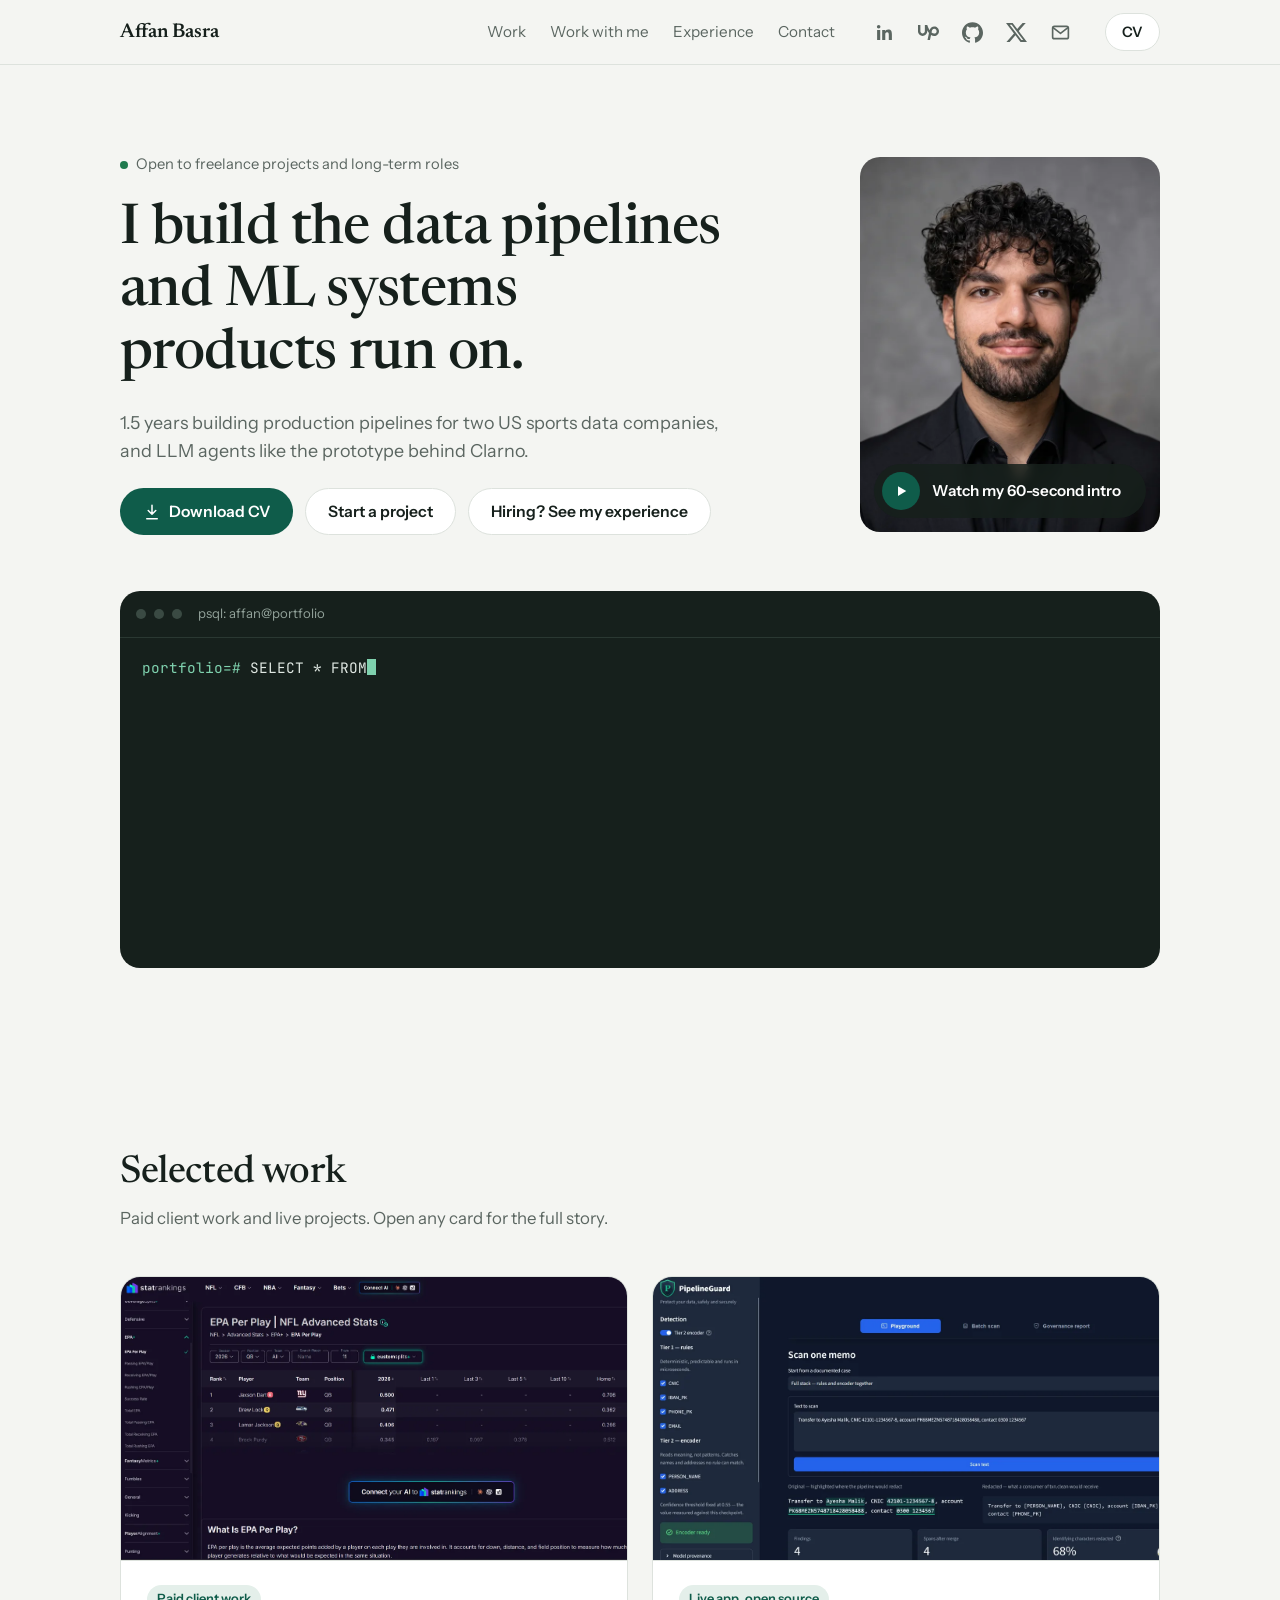
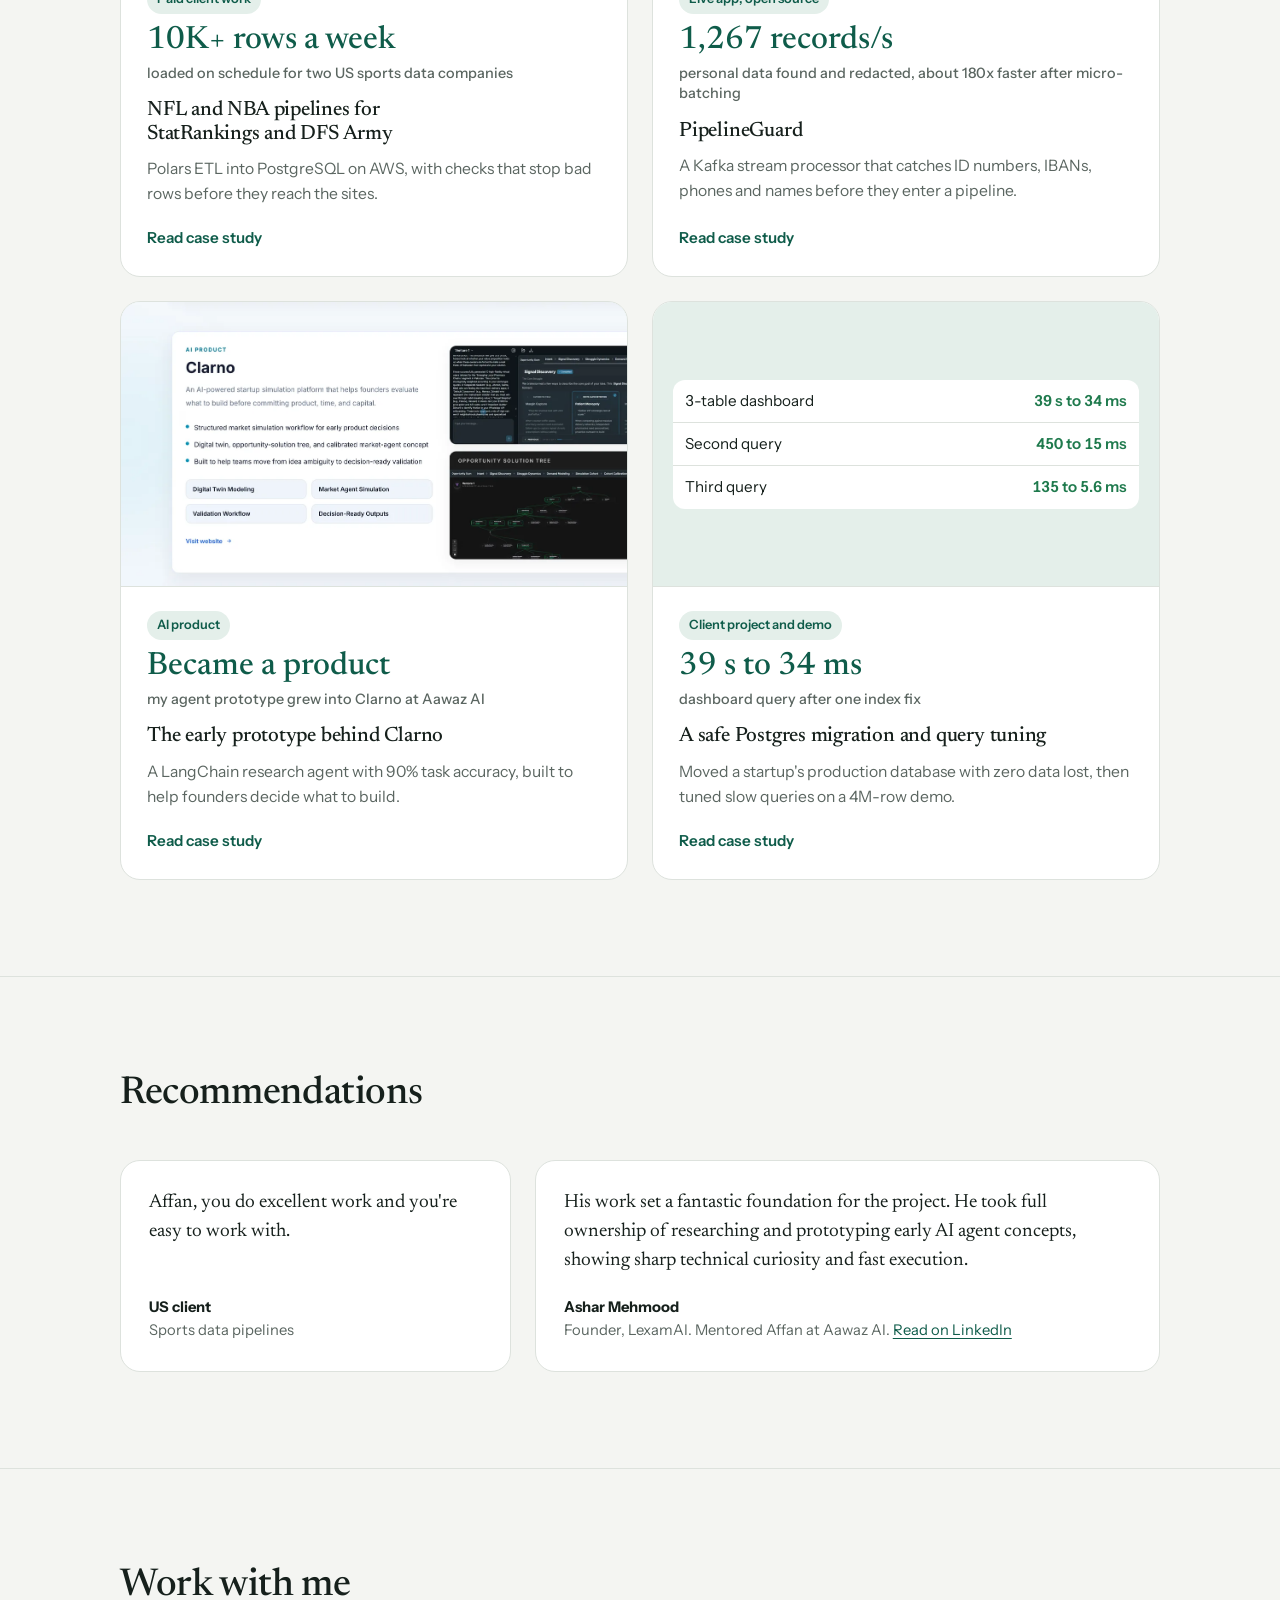
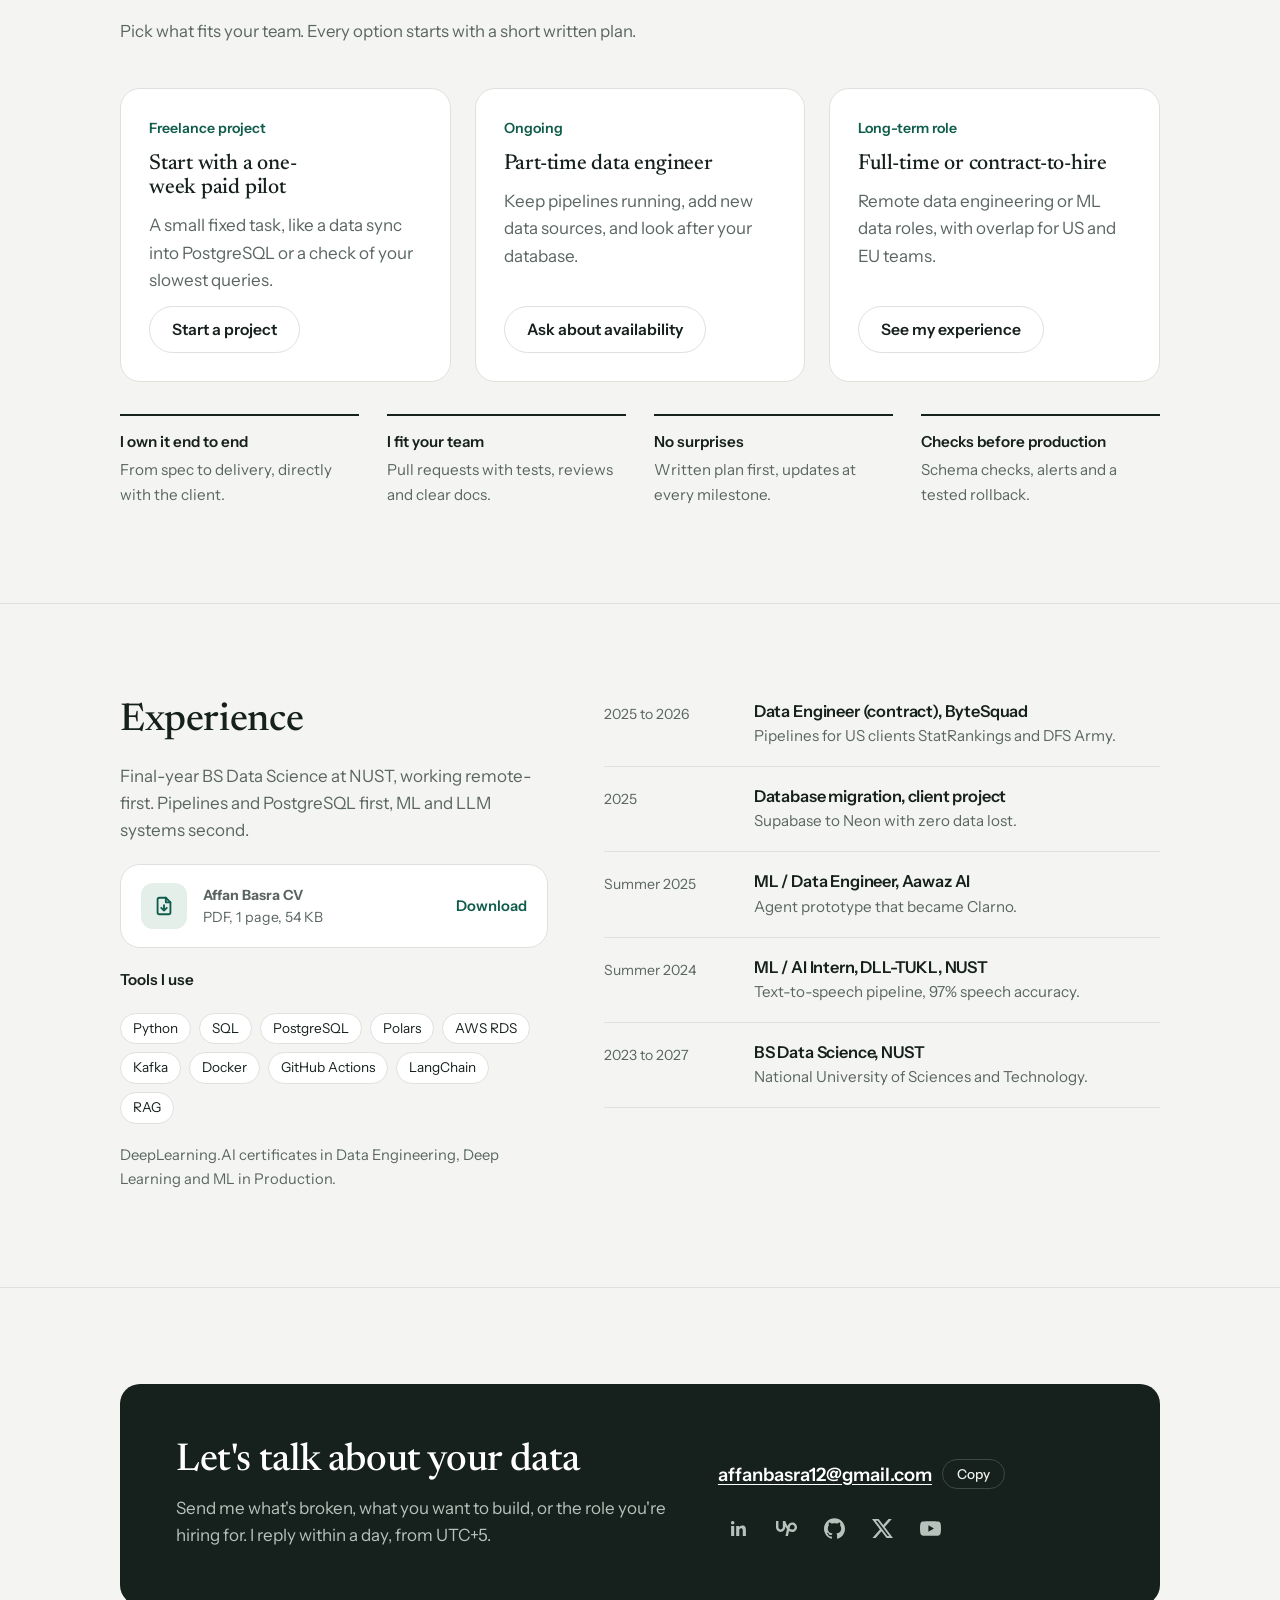
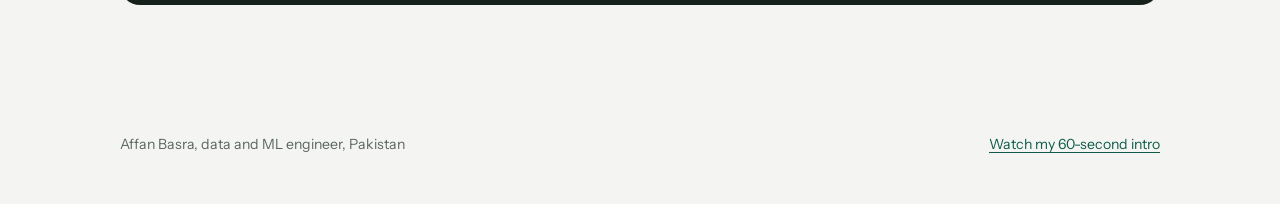
==== commit 833a223f: "Add files via upload" ====
--- a/index.html
+++ b/index.html
@@ -1,472 +1,318 @@
-<!doctype html>
+<!DOCTYPE html>
 <html lang="en">
 <head>
 <meta charset="utf-8">
 <meta name="viewport" content="width=device-width, initial-scale=1, viewport-fit=cover">
-<meta name="description" content="Affan Basra, data and ML engineer. ETL pipelines, PostgreSQL, AWS and LLM data tools. Available for freelance projects and long-term roles.">
-<title>Affan Basra Portfolio</title>
-<meta name="claude:viewport-fit-sides" content="cover">
+<meta name="description" content="Affan Basra, data and ML engineer. I build the data pipelines and ML systems products run on: ETL, PostgreSQL, AWS and LLM agents. Available for freelance projects and long-term roles.">
+<meta name="theme-color" content="#f4f5f2">
+<title>Affan Basra, Data and ML Engineer</title>
 <link rel="preconnect" href="https://fonts.googleapis.com">
 <link rel="preconnect" href="https://fonts.gstatic.com" crossorigin>
-<link rel="stylesheet" href="https://fonts.googleapis.com/css2?family=Bricolage+Grotesque:opsz,wght@12..96,600;12..96,800&family=Figtree:wght@400;500;600&family=JetBrains+Mono:wght@400;500&display=swap">
-<style>
-/* Layout: dark-first hiring portfolio. Sticky nav, hero with photo beside the pitch, highlight cards with thumbnails, numbers, case studies, ways to work, experience timeline, contact. */
-:root{
-  --bg:#0e1420; --surface:#151d2c; --raise:#1b2537; --ink:#eef1f6; --muted:#9aa6ba; --line:#263247;
-  --accent:#f2a93b; --accent-ink:#1a1206; --accent-soft:#2a2216; --pass:#6fd39b; --nav:rgba(14,20,32,.88); --shadow:rgba(0,0,0,.45);
-  --display:"Bricolage Grotesque", "Segoe UI", system-ui, sans-serif;
-  --body:"Figtree", "Segoe UI", system-ui, sans-serif;
-  --mono:"JetBrains Mono", ui-monospace, Menlo, monospace;
-  --dstretch:100%; --dw:800; --dls:-0.02em;
-  color-scheme:dark;
-}
-@media (prefers-color-scheme: light){ :root:not([data-theme="dark"]){
-  --bg:#f6f7f9; --surface:#ffffff; --raise:#eef1f5; --ink:#141b27; --muted:#5a6578; --line:#dde2ea;
-  --accent:#b66a00; --accent-ink:#ffffff; --accent-soft:#fbefdc; --pass:#1f7a4d; --nav:rgba(246,247,249,.9); --shadow:rgba(20,27,39,.14); color-scheme:light }}
-:root[data-theme="light"]{
-  --bg:#f6f7f9; --surface:#ffffff; --raise:#eef1f5; --ink:#141b27; --muted:#5a6578; --line:#dde2ea;
-  --accent:#b66a00; --accent-ink:#ffffff; --accent-soft:#fbefdc; --pass:#1f7a4d; --nav:rgba(246,247,249,.9); --shadow:rgba(20,27,39,.14); color-scheme:light }
-
-*,*::before,*::after{box-sizing:border-box}
-html{scroll-behavior:smooth}
-@media (prefers-reduced-motion: reduce){html{scroll-behavior:auto}*{transition:none!important}}
-body{background:var(--bg);color:var(--ink);font-family:var(--body);font-size:16px;line-height:1.6;margin:0}
-body::before{content:"";position:fixed;inset:0 0 auto;height:env(safe-area-inset-top, 0px);z-index:10;background:var(--nav)}
-.pad{padding-left:max(16px, env(safe-area-inset-left, 0px));padding-right:max(16px, env(safe-area-inset-right, 0px))}
-.wrap{max-width:1080px;margin:0 auto}
-main .wrap{display:flex;flex-direction:column;gap:96px;padding-block:56px 72px}
-a{color:var(--accent);text-underline-offset:3px}
-a:focus-visible,.btn:focus-visible,button:focus-visible{outline:3px solid var(--accent);outline-offset:3px;border-radius:8px}
-h1,h2,h3{font-family:var(--display);font-stretch:var(--dstretch);text-wrap:balance;margin:0;line-height:1.08}
-h1{font-size:clamp(2rem,5vw,3.6rem);font-weight:var(--dw);letter-spacing:var(--dls)}
-h1 em{font-style:normal;color:var(--accent)}
-h2{font-size:clamp(1.55rem,2.8vw,2.15rem);font-weight:var(--dw)}
-h3{font-size:1.08rem;font-weight:600;line-height:1.3}
-p{margin:0}
-.label{font-family:var(--mono);font-size:.76rem;letter-spacing:.08em;text-transform:uppercase;color:var(--accent)}
-.lead{font-size:1.1rem;color:var(--muted);max-width:60ch}
-.muted{color:var(--muted)}
-section{display:flex;flex-direction:column;gap:28px;scroll-margin-top:84px;border-top:1px solid var(--line);padding-top:56px}
-main .wrap{gap:56px!important}
-.head{display:flex;flex-direction:column;gap:10px;max-width:66ch}
-
-/* nav */
-nav{position:sticky;top:env(safe-area-inset-top, 0px);z-index:5;background:var(--nav);backdrop-filter:blur(10px);border-bottom:1px solid var(--line)}
-nav .wrap{display:flex;align-items:center;gap:16px;padding-block:14px}
-nav .navlinks{margin-left:auto}
-.themebtn{display:inline-flex;align-items:center;gap:6px;background:var(--raise);color:var(--ink);border:1px solid var(--line);border-radius:999px;padding:6px 12px;font:500 .82rem var(--body);cursor:pointer}
-.brand{font-family:var(--display);font-stretch:var(--dstretch);font-weight:var(--dw);text-decoration:none;color:var(--ink);white-space:nowrap}
-.navlinks{display:flex;gap:20px;flex-wrap:wrap;font-size:.92rem}
-.navlinks a{color:var(--muted);text-decoration:none}
-.navlinks a:hover{color:var(--ink)}
-
-/* hero */
-.hero{display:grid;grid-template-columns:minmax(0,1fr) clamp(170px,24vw,280px);gap:clamp(24px,4vw,48px);align-items:center}
-.hero-text{display:flex;flex-direction:column;gap:22px;min-width:0}
-.idrow{display:none}
-.avail{display:inline-flex;align-items:center;gap:8px;font-family:var(--mono);font-size:.8rem;color:var(--muted)}
-.avail::before{content:"";width:8px;height:8px;border-radius:50%;background:var(--pass);flex:none}
-.actions{display:flex;flex-wrap:wrap;gap:12px}
-.btn{display:inline-flex;align-items:center;padding:12px 20px;border-radius:999px;font-weight:600;text-decoration:none;font-size:.95rem;transition:transform .15s ease}
-.btn:hover{transform:translateY(-2px)}
-.btn-primary{background:var(--accent);color:var(--accent-ink)}
-.btn-ghost{border:1px solid var(--line);color:var(--ink)}
-.photo{width:100%;aspect-ratio:4/5;border-radius:20px;overflow:hidden;border:1px solid var(--line);box-shadow:0 20px 50px var(--shadow)}
-.photo img{width:100%;height:100%;object-fit:cover;display:block}
-
-/* highlights */
-.hl{list-style:none;margin:0;padding:0;display:grid;grid-template-columns:repeat(4,minmax(0,1fr));gap:1px;background:var(--line);border:1px solid var(--line);border-radius:16px;overflow:hidden}
-.hl a{display:flex;flex-direction:column;height:100%;background:var(--surface);text-decoration:none;color:var(--ink);position:relative;transition:background .18s ease}
-.hl a::after{content:"";position:absolute;left:0;right:0;bottom:0;height:3px;background:var(--accent);transform:scaleX(0);transform-origin:left;transition:transform .25s ease}
-.hl a:hover{background:var(--raise)}
-.hl a:hover::after{transform:scaleX(1)}
-.thumb{border-bottom:1px solid var(--line)}
-.thumb.logo{background:#fff}
-.thumb{aspect-ratio:16/10;background:var(--raise);overflow:hidden;position:relative}
-.thumb img{width:100%;height:100%;object-fit:cover;object-position:top left;display:block;transition:transform .3s ease}
-.hl a:hover .thumb img{transform:scale(1.04)}
-.thumb.edu{display:flex;flex-direction:column;justify-content:flex-end;padding:16px;background:linear-gradient(135deg,var(--accent-soft),var(--raise))}
-.thumb.edu b{font-family:var(--display);font-stretch:var(--dstretch);font-size:2.4rem;font-weight:var(--dw);color:var(--accent);line-height:1}
-.thumb.edu span{font-family:var(--mono);font-size:.74rem;color:var(--muted)}
-.hl .body{padding:16px 18px 18px;display:flex;flex-direction:column;gap:6px;flex:1}
-.hl .k{font-family:var(--mono);font-size:.7rem;letter-spacing:.06em;text-transform:uppercase;color:var(--accent)}
-.hl .t{font-family:var(--display);font-stretch:var(--dstretch);font-weight:var(--dw);font-size:1.05rem;line-height:1.25}
-.hl .d{color:var(--muted);font-size:.9rem}
-.hl .go{margin-top:auto;padding-top:6px;font-size:.85rem;color:var(--accent)}
-
-/* stats */
-.stats{display:grid;grid-template-columns:repeat(3,minmax(0,1fr));gap:20px}
-.stat{display:flex;flex-direction:column;gap:6px;padding-top:14px;border-top:2px solid var(--accent)}
-.num{font-family:var(--display);font-stretch:var(--dstretch);font-size:clamp(1.5rem,2.6vw,2rem);font-weight:var(--dw);font-variant-numeric:tabular-nums;line-height:1.1}
-.stat p{color:var(--muted);font-size:.92rem}
-
-/* case studies */
-.cases{display:flex;flex-direction:column;gap:28px}
-.case{display:grid;grid-template-columns:minmax(0,1fr) minmax(0,1fr);gap:32px;background:var(--surface);border:1px solid var(--line);border-radius:18px;padding:32px;scroll-margin-top:84px}
-.case-text{display:flex;flex-direction:column;gap:16px;min-width:0}
-.case h3{font-size:1.45rem;font-weight:800}
-.meta{display:flex;flex-wrap:wrap;gap:6px 14px;font-family:var(--mono);font-size:.76rem;color:var(--muted)}
-.meta span + span::before{content:"·";margin-right:14px;color:var(--line)}
-.case dl{margin:0;display:flex;flex-direction:column;gap:12px}
-.case dt{font-family:var(--mono);font-size:.72rem;letter-spacing:.06em;text-transform:uppercase;color:var(--muted)}
-.case dd{margin:2px 0 0}
-.chips{display:flex;flex-wrap:wrap;gap:6px}
-.chip{font-family:var(--mono);font-size:.74rem;color:var(--ink);background:var(--raise);padding:4px 10px;border-radius:999px}
-.result{display:flex;gap:10px;align-items:baseline;flex-wrap:wrap}
-.result b{font-family:var(--display);font-stretch:var(--dstretch);font-size:1.3rem;color:var(--accent);white-space:nowrap;font-variant-numeric:tabular-nums}
-.figure{margin:0;background:var(--raise);border-radius:12px;padding:12px;display:flex;flex-direction:column;gap:10px;min-width:0;align-self:start}
-.figure img{width:100%;height:auto;border-radius:8px;display:block;border:1px solid var(--line)}
-.figure img + img{width:72%;margin:-18% 0 0 auto;position:relative;box-shadow:0 12px 32px var(--shadow)}
-.figure .cap{font-family:var(--mono);font-size:.72rem;color:var(--muted);padding:2px 4px}
-.links-row{display:flex;flex-wrap:wrap;gap:16px;font-size:.95rem}
-table{border-collapse:collapse;width:100%;font-size:.92rem}
-th,td{text-align:left;padding:8px 6px;border-bottom:1px solid var(--line);font-variant-numeric:tabular-nums}
-th{font-family:var(--mono);font-size:.72rem;font-weight:500;color:var(--muted);text-transform:uppercase;letter-spacing:.05em}
-td.fast{color:var(--pass);font-weight:600}
-
-/* ways to work */
-.ways{display:grid;grid-template-columns:repeat(3,minmax(0,1fr));gap:1px;background:var(--line);border:1px solid var(--line);border-radius:16px;overflow:hidden}
-.way{background:var(--surface);padding:26px;display:flex;flex-direction:column;gap:12px;transition:background .18s ease}
-.way:hover{background:var(--raise)}
-.way.main{box-shadow:inset 0 3px 0 var(--accent)}
-.way .k{font-family:var(--mono);font-size:.72rem;letter-spacing:.06em;text-transform:uppercase;color:var(--accent)}
-.way h3{font-size:1.3rem;font-weight:800}
-.way p{color:var(--muted)}
-.way ul{margin:0;padding-left:18px;color:var(--muted);display:flex;flex-direction:column;gap:4px;font-size:.94rem}
-.way .btn{margin-top:auto;align-self:flex-start}
-
-/* quotes */
-.quotes{display:grid;grid-template-columns:minmax(0,1fr) minmax(0,1.6fr);gap:1px;background:var(--line);border:1px solid var(--line);border-radius:16px;overflow:hidden}
-.quote{margin:0;background:var(--surface);padding:28px;display:flex;flex-direction:column;gap:18px;position:relative}
-.quote::before{content:"\201C";font-family:var(--display);font-size:4rem;line-height:.6;color:var(--accent);height:24px}
-.quote blockquote{margin:0;font-size:1.08rem;line-height:1.55}
-.quote figcaption{margin-top:auto;display:flex;flex-direction:column;gap:2px}
-.quote figcaption span{color:var(--muted);font-size:.88rem}
-/* how I work */
-.howgrid{display:grid;grid-template-columns:repeat(4,minmax(0,1fr));gap:1px;background:var(--line);border:1px solid var(--line);border-radius:16px;overflow:hidden}
-.howgrid > div{background:var(--surface);padding:22px;display:flex;flex-direction:column;gap:8px}
-.howgrid .k{font-family:var(--mono);font-size:.72rem;letter-spacing:.06em;text-transform:uppercase;color:var(--accent)}
-.howgrid p{color:var(--muted);font-size:.94rem}
-.cvbtn{align-self:flex-start}
-@media (max-width:900px){.quotes{grid-template-columns:1fr}.howgrid{grid-template-columns:repeat(2,minmax(0,1fr))}}
-@media (max-width:600px){.howgrid{grid-template-columns:1fr}}
-
-/* about / experience */
-.about{display:grid;grid-template-columns:minmax(0,1fr) minmax(0,1.2fr);gap:40px}
-.about-text{display:flex;flex-direction:column;gap:16px;min-width:0}
-.cv{list-style:none;margin:0;padding:0;display:flex;flex-direction:column}
-.cv li{position:relative;padding:0 0 26px 30px;display:flex;flex-direction:column;gap:4px}
-.cv li::before{content:"";position:absolute;left:6px;top:0;bottom:0;width:2px;background:var(--line)}
-.cv li:first-child::before{top:8px}
-.cv li:last-child::before{bottom:auto;height:8px}
-.cv li::after{content:"";position:absolute;left:0;top:2px;width:14px;height:14px;border-radius:50%;background:var(--bg);border:2px solid var(--accent)}
-.cv .when{font-family:var(--mono);font-size:.76rem;color:var(--muted);line-height:18px}
-.cv p{color:var(--muted);font-size:.95rem}
-.skills{display:flex;flex-direction:column;gap:10px}
-
-/* contact */
-.availbar{display:flex;flex-wrap:wrap;gap:8px 20px;font-family:var(--mono);font-size:.82rem;color:var(--muted);background:var(--surface);border:1px solid var(--line);border-radius:12px;padding:14px 18px}
-.availbar span{display:inline-flex;align-items:center;gap:8px}
-.availbar span:first-child::before{content:"";width:8px;height:8px;border-radius:50%;background:var(--pass)}
-.contact{display:grid;grid-template-columns:repeat(4,minmax(0,1fr));gap:14px}
-.ccard{background:var(--surface);border:1px solid var(--line);border-radius:14px;padding:20px;display:flex;flex-direction:column;gap:8px;min-width:0}
-.ccard .k{font-family:var(--mono);font-size:.72rem;color:var(--muted);text-transform:uppercase;letter-spacing:.06em}
-.ccard .v{font-weight:600;overflow-wrap:anywhere;user-select:all}
-.copy{align-self:flex-start;background:var(--raise);color:var(--ink);border:1px solid var(--line);border-radius:999px;padding:6px 14px;font-size:.85rem;cursor:pointer;font-family:inherit}
-footer{color:var(--muted);font-size:.85rem;padding-block:0 40px}
-
-@media (max-width:900px){
-  .hl{grid-template-columns:repeat(2,minmax(0,1fr))}
-  .case,.about{grid-template-columns:1fr}
-  .ways{grid-template-columns:1fr}
-  .contact{grid-template-columns:repeat(2,minmax(0,1fr))}
-}
-@media (max-width:640px){
-  .navlinks{display:none}
-  .hero{grid-template-columns:1fr}
-  .hero > .photo{display:none}
-  .idrow{display:flex;align-items:center;gap:14px}
-  .idrow img{width:72px;height:72px;border-radius:50%;object-fit:cover;border:2px solid var(--accent);flex:none}
-  .idrow b{font-family:var(--display);font-stretch:var(--dstretch);font-size:1.15rem;display:block}
-  .stats{grid-template-columns:1fr}
-  .hl,.contact{grid-template-columns:1fr}
-  .case{padding:22px}
-  main .wrap{gap:72px;padding-block:32px 56px}
-}
-</style>
+<link rel="stylesheet" href="https://fonts.googleapis.com/css2?family=Instrument+Sans:wght@400;500;600&family=JetBrains+Mono:wght@400;500&family=Newsreader:opsz,wght@6..72,400;6..72,500;6..72,600&display=swap">
+<link rel="stylesheet" href="styles.css?v=8">
 </head>
 <body>
 
-<nav class="pad" aria-label="Main">
+<nav class="nav" aria-label="Main">
   <div class="wrap">
     <a class="brand" href="#top">Affan Basra</a>
     <div class="navlinks">
-      <a href="#highlights">Highlights</a><a href="#work">Work</a><a href="#hire">Work with me</a><a href="#how">How I work</a><a href="#experience">Experience</a><a href="#contact">Contact</a>
-    </div>
-    <button class="themebtn" type="button" id="themebtn" aria-label="Switch light or dark mode"><svg aria-hidden="true" width="14" height="14" viewBox="0 0 16 16"><circle cx="8" cy="8" r="6.5" fill="none" stroke="currentColor" stroke-width="1.5"/><path d="M8 1.5a6.5 6.5 0 0 1 0 13z" fill="currentColor"/></svg><span id="themelabel">Light</span></button>
+      <a href="#work">Work</a><a href="#hire">Work with me</a><a href="#experience">Experience</a><a href="#contact">Contact</a>
+    </div>
+    <ul class="social nav-social">
+      <li><a href="https://www.linkedin.com/in/affan-basra-3038372a6" target="_blank" rel="noopener" aria-label="LinkedIn"><svg viewBox="0 0 24 24" fill="currentColor" aria-hidden="true"><path d="M20.447 20.452h-3.554v-5.569c0-1.328-.027-3.037-1.852-3.037-1.853 0-2.136 1.445-2.136 2.939v5.667H9.351V9h3.414v1.561h.046c.477-.9 1.637-1.85 3.37-1.85 3.601 0 4.267 2.37 4.267 5.455v6.286zM5.337 7.433a2.064 2.064 0 1 1 0-4.128 2.064 2.064 0 0 1 0 4.128zm1.782 13.019H3.555V9h3.564v11.452z"/></svg></a></li>
+      <li class="opt"><a href="https://www.upwork.com/freelancers/~01e896744d765ada66" target="_blank" rel="noopener" aria-label="Upwork"><svg viewBox="0 0 24 24" fill="currentColor" aria-hidden="true"><path d="M18.561 13.158c-1.102 0-2.135-.467-3.074-1.227l.228-1.076.008-.042c.207-1.143.849-3.06 2.839-3.06 1.492 0 2.703 1.212 2.703 2.703-.001 1.489-1.212 2.702-2.704 2.702zm0-8.14c-2.539 0-4.51 1.649-5.31 4.366-1.22-1.834-2.148-4.036-2.687-5.892H7.828v7.112c-.002 1.406-1.141 2.546-2.547 2.548-1.405-.002-2.543-1.143-2.545-2.548V3.492H0v7.112c0 2.914 2.37 5.303 5.281 5.303 2.913 0 5.283-2.389 5.283-5.303v-1.19c.529 1.107 1.182 2.229 1.974 3.221l-1.673 7.873h2.797l1.213-5.71c1.063.679 2.285 1.109 3.686 1.109 3 0 5.439-2.452 5.439-5.45 0-3-2.439-5.439-5.439-5.439z"/></svg></a></li>
+      <li><a href="https://github.com/AffanBasra" target="_blank" rel="noopener" aria-label="GitHub"><svg viewBox="0 0 24 24" fill="currentColor" aria-hidden="true"><path d="M12 .297c-6.63 0-12 5.373-12 12 0 5.303 3.438 9.8 8.205 11.385.6.113.82-.258.82-.577 0-.285-.01-1.04-.015-2.04-3.338.724-4.042-1.61-4.042-1.61C4.422 18.07 3.633 17.7 3.633 17.7c-1.087-.744.084-.729.084-.729 1.205.084 1.838 1.236 1.838 1.236 1.07 1.835 2.809 1.305 3.495.998.108-.776.417-1.305.76-1.605-2.665-.3-5.466-1.332-5.466-5.93 0-1.31.465-2.38 1.235-3.22-.135-.303-.54-1.523.105-3.176 0 0 1.005-.322 3.3 1.23.96-.267 1.98-.399 3-.405 1.02.006 2.04.138 3 .405 2.28-1.552 3.285-1.23 3.285-1.23.645 1.653.24 2.873.12 3.176.765.84 1.23 1.91 1.23 3.22 0 4.61-2.805 5.625-5.475 5.92.42.36.81 1.096.81 2.22 0 1.606-.015 2.896-.015 3.286 0 .315.21.69.825.57C20.565 22.092 24 17.592 24 12.297c0-6.627-5.373-12-12-12"/></svg></a></li>
+      <li class="opt"><a href="https://x.com/AffanBasra12" target="_blank" rel="noopener" aria-label="X (Twitter)"><svg viewBox="0 0 24 24" fill="currentColor" aria-hidden="true"><path d="M18.901 1.153h3.68l-8.04 9.19L24 22.846h-7.406l-5.8-7.584-6.638 7.584H.474l8.6-9.83L0 1.154h7.594l5.243 6.932ZM17.61 20.644h2.039L6.486 3.24H4.298Z"/></svg></a></li>
+      <li class="opt"><a href="mailto:affanbasra12@gmail.com" aria-label="Email"><svg viewBox="0 0 24 24" fill="none" stroke="currentColor" stroke-width="1.9" stroke-linecap="round" stroke-linejoin="round" aria-hidden="true"><rect x="3" y="5" width="18" height="14" rx="2"/><path d="m3.5 6.5 8.5 6.5 8.5-6.5"/></svg></a></li>
+    </ul>
+    <a class="btn btn-ghost nav-cv" href="Affan_Basra_Resume.pdf" target="_blank" rel="noopener">CV</a>
+    <button class="menu-btn" type="button" id="menu-btn" aria-expanded="false" aria-controls="menu" aria-label="Open menu"><span></span><span></span><span></span></button>
+  </div>
+  <div class="menu" id="menu" hidden>
+    <div class="wrap">
+      <a href="#work">Work</a><a href="#hire">Work with me</a><a href="#experience">Experience</a><a href="#contact">Contact</a>
+      <a class="btn btn-primary" href="Affan_Basra_Resume.pdf" target="_blank" rel="noopener">Download CV</a>
+      <ul class="social">
+      <li><a href="https://www.linkedin.com/in/affan-basra-3038372a6" target="_blank" rel="noopener" aria-label="LinkedIn"><svg viewBox="0 0 24 24" fill="currentColor" aria-hidden="true"><path d="M20.447 20.452h-3.554v-5.569c0-1.328-.027-3.037-1.852-3.037-1.853 0-2.136 1.445-2.136 2.939v5.667H9.351V9h3.414v1.561h.046c.477-.9 1.637-1.85 3.37-1.85 3.601 0 4.267 2.37 4.267 5.455v6.286zM5.337 7.433a2.064 2.064 0 1 1 0-4.128 2.064 2.064 0 0 1 0 4.128zm1.782 13.019H3.555V9h3.564v11.452z"/></svg></a></li>
+      <li><a href="https://www.upwork.com/freelancers/~01e896744d765ada66" target="_blank" rel="noopener" aria-label="Upwork"><svg viewBox="0 0 24 24" fill="currentColor" aria-hidden="true"><path d="M18.561 13.158c-1.102 0-2.135-.467-3.074-1.227l.228-1.076.008-.042c.207-1.143.849-3.06 2.839-3.06 1.492 0 2.703 1.212 2.703 2.703-.001 1.489-1.212 2.702-2.704 2.702zm0-8.14c-2.539 0-4.51 1.649-5.31 4.366-1.22-1.834-2.148-4.036-2.687-5.892H7.828v7.112c-.002 1.406-1.141 2.546-2.547 2.548-1.405-.002-2.543-1.143-2.545-2.548V3.492H0v7.112c0 2.914 2.37 5.303 5.281 5.303 2.913 0 5.283-2.389 5.283-5.303v-1.19c.529 1.107 1.182 2.229 1.974 3.221l-1.673 7.873h2.797l1.213-5.71c1.063.679 2.285 1.109 3.686 1.109 3 0 5.439-2.452 5.439-5.45 0-3-2.439-5.439-5.439-5.439z"/></svg></a></li>
+      <li><a href="https://github.com/AffanBasra" target="_blank" rel="noopener" aria-label="GitHub"><svg viewBox="0 0 24 24" fill="currentColor" aria-hidden="true"><path d="M12 .297c-6.63 0-12 5.373-12 12 0 5.303 3.438 9.8 8.205 11.385.6.113.82-.258.82-.577 0-.285-.01-1.04-.015-2.04-3.338.724-4.042-1.61-4.042-1.61C4.422 18.07 3.633 17.7 3.633 17.7c-1.087-.744.084-.729.084-.729 1.205.084 1.838 1.236 1.838 1.236 1.07 1.835 2.809 1.305 3.495.998.108-.776.417-1.305.76-1.605-2.665-.3-5.466-1.332-5.466-5.93 0-1.31.465-2.38 1.235-3.22-.135-.303-.54-1.523.105-3.176 0 0 1.005-.322 3.3 1.23.96-.267 1.98-.399 3-.405 1.02.006 2.04.138 3 .405 2.28-1.552 3.285-1.23 3.285-1.23.645 1.653.24 2.873.12 3.176.765.84 1.23 1.91 1.23 3.22 0 4.61-2.805 5.625-5.475 5.92.42.36.81 1.096.81 2.22 0 1.606-.015 2.896-.015 3.286 0 .315.21.69.825.57C20.565 22.092 24 17.592 24 12.297c0-6.627-5.373-12-12-12"/></svg></a></li>
+      <li><a href="https://x.com/AffanBasra12" target="_blank" rel="noopener" aria-label="X (Twitter)"><svg viewBox="0 0 24 24" fill="currentColor" aria-hidden="true"><path d="M18.901 1.153h3.68l-8.04 9.19L24 22.846h-7.406l-5.8-7.584-6.638 7.584H.474l8.6-9.83L0 1.154h7.594l5.243 6.932ZM17.61 20.644h2.039L6.486 3.24H4.298Z"/></svg></a></li>
+      <li><a href="mailto:affanbasra12@gmail.com" aria-label="Email"><svg viewBox="0 0 24 24" fill="none" stroke="currentColor" stroke-width="1.9" stroke-linecap="round" stroke-linejoin="round" aria-hidden="true"><rect x="3" y="5" width="18" height="14" rx="2"/><path d="m3.5 6.5 8.5 6.5 8.5-6.5"/></svg></a></li>
+    </ul>
+    </div>
   </div>
 </nav>
 
-<main class="pad" id="top">
-<div class="wrap">
-
-  <header class="hero">
-    <div class="hero-text">
-      <div class="idrow"><img src="affan.webp" alt="Affan Basra"><div><b>Affan Basra</b><span class="muted">Data and ML engineer</span></div></div>
-      <span class="avail">Available for freelance projects and long-term roles</span>
-      <h1>Data engineer for hire. I build the <em>pipelines and databases</em> products run on.</h1>
-      <p class="lead">1.5 years building production data pipelines and ML and LLM systems, including 14 months of contract pipelines for two US sports data companies. Data Science at NUST, based in Islamabad.</p>
-      <div class="actions">
-        <a class="btn btn-primary" href="#hire">Hire me for a project</a>
-        <a class="btn btn-ghost" href="#experience">Hiring for a role? See my experience</a>
-      </div>
-    </div>
-    <div class="photo"><img src="affan.webp" alt="Affan Basra" width="640" height="800"></div>
-  </header>
-
-  <section id="highlights" aria-labelledby="hl-h">
-    <div class="head">
-      <span class="label">Highlights</span>
-      <h2 id="hl-h">At a glance</h2>
-    </div>
-    <ul class="hl">
-      <li><a href="#experience">
-        <div class="thumb logo"><img src="nust.webp" alt="NUST, National University of Sciences and Technology" style="object-fit:contain;object-position:center"></div>
-        <div class="body"><span class="k">Education</span><span class="t">BS Data Science, NUST</span><span class="d">National University of Sciences and Technology, Islamabad. 2023 to 2027.</span><span class="go">See experience →</span></div>
-      </a></li>
-      <li><a href="#sports">
-        <div class="thumb"><img src="statrankings-epa.webp" alt=""></div>
-        <div class="body"><span class="k">Paid clients</span><span class="t">StatRankings and DFS Army</span><span class="d">NFL and NBA data pipelines for two US sports data companies.</span><span class="go">Read case study →</span></div>
-      </a></li>
-      <li><a href="#clarno">
-        <div class="thumb"><img src="clarno-card.webp" alt=""></div>
-        <div class="body"><span class="k">AI product</span><span class="t">Early prototype of Clarno</span><span class="d">LLM agent pipeline at Aawaz AI that grew into their founder research product.</span><span class="go">Read case study →</span></div>
-      </a></li>
-      <li><a href="#pipelineguard">
-        <div class="thumb"><img src="pipelineguard-playground.webp" alt=""></div>
-        <div class="body"><span class="k">Live app</span><span class="t">PipelineGuard</span><span class="d">Kafka stream processor that redacts personal data. 509 tests in CI.</span><span class="go">Read case study →</span></div>
-      </a></li>
-    </ul>
-    <div class="stats">
-      <div class="stat"><span class="num">10K+</span><p>rows a week loaded for US sports data clients</p></div>
-      <div class="stat"><span class="num">39 s → 34 ms</span><p>dashboard query after one index fix</p></div>
-      <div class="stat"><span class="num">1,267/s</span><p>records redacted by PipelineGuard after micro-batching, about 180x faster</p></div>
-    </div>
-  </section>
+<main id="top">
+
+  <div class="wrap">
+    <header class="hero">
+      <div class="hero-text">
+        <div class="idrow">
+          <img src="affan.webp" alt="" width="640" height="800">
+          <div><b>Data and ML engineer</b><span>Based in Lahore, Pakistan</span>
+            <button class="intro-pill js-play" type="button"><svg viewBox="0 0 24 24" fill="currentColor" aria-hidden="true"><path d="M8 5.5v13l11-6.5z"/></svg>Watch 60-sec intro</button></div>
+        </div>
+        <span class="avail">Open to freelance projects and long-term roles</span>
+        <h1>I build the data pipelines and ML systems products run on.</h1>
+        <p class="lead">1.5 years building production pipelines for two US sports data companies, and LLM agents like the prototype behind Clarno.</p>
+        <div class="actions">
+          <a class="btn btn-primary" href="Affan_Basra_Resume.pdf" target="_blank" rel="noopener">
+            <svg viewBox="0 0 24 24" fill="none" stroke="currentColor" stroke-width="2" stroke-linecap="round" stroke-linejoin="round" aria-hidden="true"><path d="M12 3v12M7 10l5 5 5-5M5 21h14"/></svg>
+            Download CV
+          </a>
+          <a class="btn btn-ghost" href="#contact">Start a project</a>
+          <a class="btn btn-ghost" href="#experience"><span class="long">Hiring? See my experience</span><span class="short">I'm hiring</span></a>
+        </div>
+      </div>
+      <button class="photo js-play" type="button" id="play-intro" aria-label="Play my 60-second intro video">
+        <img src="affan.webp" alt="Affan Basra" width="640" height="800">
+        <span class="play"><svg viewBox="0 0 24 24" fill="currentColor" aria-hidden="true"><path d="M8 5.5v13l11-6.5z"/></svg><span class="play-text">Watch my 60-second intro</span></span>
+      </button>
+      <div class="q hero-query" id="q">
+        <div class="q-bar"><i></i><i></i><i></i><span>psql: affan@portfolio</span></div>
+        <div class="q-body" aria-live="off"><div><span class="q-prompt">portfolio=#</span> <span id="typed"></span><span class="q-cursor" id="cursor"></span></div><div class="q-out" id="out"></div></div>
+      </div>
+    </header>
+  </div>
 
   <section id="work" aria-labelledby="work-h">
-    <div class="head">
-      <span class="label">Case studies</span>
-      <h2 id="work-h">Selected work</h2>
-    </div>
-    <div class="cases">
-
-      <article class="case" id="sports">
-        <div class="case-text">
-          <div class="meta"><span>Data Engineer (contract)</span><span>ByteSquad</span><span>Jul 2025 to Aug 2026</span></div>
-          <h3>NFL and NBA stats pipelines for StatRankings and DFS Army</h3>
-          <dl>
-            <div><dt>Problem</dt><dd>Two US sports data companies needed fresh NFL and NBA stats in their databases on a fixed schedule, with no bad rows reaching their sites.</dd></div>
-            <div><dt>What I built</dt><dd>ETL pipelines in Python (Polars) loading into PostgreSQL on AWS RDS, on daily and weekly schedules. Schema checks on every load (NOT NULL, type, unique and CHECK constraints), so bad loads failed before reaching client tables, plus Slack and email failure alerts. I ran DFS Army's production database (tables, indexes, backups, monitoring) and worked directly with both clients.</dd></div>
-            <div><dt>Hard part</dt><dd>A wrong stat showed up on a client site. I traced it from the front end back to undocumented empty fields in a source API, and rebuilt the stat from a second API.</dd></div>
-          </dl>
-          <div class="result"><b>10K+ rows/week</b><span class="muted">daily and weekly runs, 2 projects delivered end to end</span></div>
-          <div class="chips"><span class="chip">Python</span><span class="chip">Polars</span><span class="chip">R · nflfastR</span><span class="chip">SQL</span><span class="chip">PostgreSQL</span><span class="chip">AWS RDS</span></div>
-          <div class="links-row"><a href="https://statrankings.com/" target="_blank" rel="noopener">statrankings.com</a><a href="https://www.dfsarmy.com/" target="_blank" rel="noopener">dfsarmy.com</a></div>
+    <div class="wrap">
+      <div class="head">
+        <h2 id="work-h">Selected work</h2>
+        <p>Paid client work and live projects. Open any card for the full story.</p>
+      </div>
+      <div class="projects">
+
+        <a class="pcard" href="sports-pipelines.html">
+          <div class="shot"><img src="statrankings-epa.webp" alt="" width="1400" height="724" loading="lazy"></div>
+          <div class="body">
+            <span class="tag">Paid client work</span>
+            <div class="hook">10K+ rows a week<span>loaded on schedule for two US sports data companies</span></div>
+            <h3>NFL and NBA pipelines for StatRankings and DFS Army</h3>
+            <p>Polars ETL into PostgreSQL on AWS, with checks that stop bad rows before they reach the sites.</p>
+            <span class="more">Read case study</span>
+          </div>
+        </a>
+
+        <a class="pcard" href="pipelineguard.html">
+          <div class="shot"><img src="pipelineguard-playground.webp" alt="" width="1400" height="728" loading="lazy"></div>
+          <div class="body">
+            <span class="tag">Live app, open source</span>
+            <div class="hook">1,267 records/s<span>personal data found and redacted, about 180x faster after micro-batching</span></div>
+            <h3>PipelineGuard</h3>
+            <p>A Kafka stream processor that catches ID numbers, IBANs, phones and names before they enter a pipeline.</p>
+            <span class="more">Read case study</span>
+          </div>
+        </a>
+
+        <a class="pcard" href="clarno.html">
+          <div class="shot"><img src="clarno-card.webp" alt="" width="1400" height="664" loading="lazy"></div>
+          <div class="body">
+            <span class="tag">AI product</span>
+            <div class="hook">Became a product<span>my agent prototype grew into Clarno at Aawaz AI</span></div>
+            <h3>The early prototype behind Clarno</h3>
+            <p>A LangChain research agent with 90% task accuracy, built to help founders decide what to build.</p>
+            <span class="more">Read case study</span>
+          </div>
+        </a>
+
+        <a class="pcard" href="postgres-tuning.html">
+          <div class="shot table">
+            <table class="mini"><tbody><tr><td>3-table dashboard</td><td>39 s to 34 ms</td></tr>
+              <tr><td>Second query</td><td>450 to 15 ms</td></tr>
+              <tr><td>Third query</td><td>135 to 5.6 ms</td></tr></tbody>
+            </table>
+          </div>
+          <div class="body">
+            <span class="tag">Client project and demo</span>
+            <div class="hook">39 s to 34 ms<span>dashboard query after one index fix</span></div>
+            <h3>A safe Postgres migration and query tuning</h3>
+            <p>Moved a startup's production database with zero data lost, then tuned slow queries on a 4M-row demo.</p>
+            <span class="more">Read case study</span>
+          </div>
+        </a>
+
+      </div>
+    </div>
+  </section>
+
+  <section id="praise" aria-labelledby="praise-h">
+    <div class="wrap">
+      <div class="head"><h2 id="praise-h">Recommendations</h2></div>
+      <div class="quotes">
+        <figure class="quote">
+          <blockquote>Affan, you do excellent work and you're easy to work with.</blockquote>
+          <figcaption><b>US client</b>Sports data pipelines</figcaption>
+        </figure>
+        <figure class="quote">
+          <blockquote>His work set a fantastic foundation for the project. He took full ownership of researching and prototyping early AI agent concepts, showing sharp technical curiosity and fast execution.</blockquote>
+          <figcaption><b>Ashar Mehmood</b>Founder, LexamAI. Mentored Affan at Aawaz AI. <a href="https://www.linkedin.com/in/affan-basra-3038372a6" target="_blank" rel="noopener">Read on LinkedIn</a></figcaption>
+        </figure>
+      </div>
+    </div>
+  </section>
+
+  <section id="hire" aria-labelledby="hire-h">
+    <div class="wrap">
+      <div class="head">
+        <h2 id="hire-h">Work with me</h2>
+        <p>Pick what fits your team. Every option starts with a short written plan.</p>
+      </div>
+      <div class="ways">
+        <a class="way" href="#contact">
+          <span class="k">Freelance project</span>
+          <h3>Start with a one-week paid pilot</h3>
+          <p>A small fixed task, like a data sync into PostgreSQL or a check of your slowest queries.</p>
+          <span class="btn btn-ghost">Start a project</span>
+        </a>
+        <a class="way" href="#contact">
+          <span class="k">Ongoing</span>
+          <h3>Part-time data engineer</h3>
+          <p>Keep pipelines running, add new data sources, and look after your database.</p>
+          <span class="btn btn-ghost">Ask about availability</span>
+        </a>
+        <a class="way" href="#experience">
+          <span class="k">Long-term role</span>
+          <h3>Full-time or contract-to-hire</h3>
+          <p>Remote data engineering or ML data roles, with overlap for US and EU teams.</p>
+          <span class="btn btn-ghost">See my experience</span>
+        </a>
+      </div>
+      <ul class="habits">
+        <li><b>I own it end to end</b>From spec to delivery, directly with the client.</li>
+        <li><b>I fit your team</b>Pull requests with tests, reviews and clear docs.</li>
+        <li><b>No surprises</b>Written plan first, updates at every milestone.</li>
+        <li><b>Checks before production</b>Schema checks, alerts and a tested rollback.</li>
+      </ul>
+    </div>
+  </section>
+
+  <section id="experience" aria-labelledby="exp-h">
+    <div class="wrap exp">
+      <div class="exp-side">
+        <h2 id="exp-h">Experience</h2>
+        <p>Final-year BS Data Science at NUST, working remote-first. Pipelines and PostgreSQL first, ML and LLM systems second.</p>
+        <a class="cvcard" href="Affan_Basra_Resume.pdf" target="_blank" rel="noopener">
+          <span class="ic"><svg viewBox="0 0 24 24" fill="none" stroke="currentColor" stroke-width="2" stroke-linecap="round" stroke-linejoin="round" aria-hidden="true"><path d="M14 3H7a2 2 0 0 0-2 2v14a2 2 0 0 0 2 2h10a2 2 0 0 0 2-2V8z"/><path d="M14 3v5h5M12 11v6M9 14l3 3 3-3"/></svg></span>
+          <span><b>Affan Basra CV</b><span>PDF, 1 page, 54 KB</span></span>
+          <span class="dl">Download</span>
+        </a>
+        <div class="small-h">Tools I use</div>
+        <div class="chips"><span class="chip">Python</span><span class="chip">SQL</span><span class="chip">PostgreSQL</span><span class="chip">Polars</span><span class="chip">AWS RDS</span><span class="chip">Kafka</span><span class="chip">Docker</span><span class="chip">GitHub Actions</span><span class="chip">LangChain</span><span class="chip">RAG</span></div>
+        <p class="muted" style="font-size:.92rem">DeepLearning.AI certificates in Data Engineering, Deep Learning and ML in Production.</p>
+      </div>
+      <ol class="timeline">
+        <li><span class="when">2025 to 2026</span><div><h3>Data Engineer (contract), ByteSquad</h3><p>Pipelines for US clients StatRankings and DFS Army.</p></div></li>
+        <li><span class="when">2025</span><div><h3>Database migration, client project</h3><p>Supabase to Neon with zero data lost.</p></div></li>
+        <li><span class="when">Summer 2025</span><div><h3>ML / Data Engineer, Aawaz AI</h3><p>Agent prototype that became Clarno.</p></div></li>
+        <li><span class="when">Summer 2024</span><div><h3>ML / AI Intern, DLL-TUKL, NUST</h3><p>Text-to-speech pipeline, 97% speech accuracy.</p></div></li>
+        <li><span class="when">2023 to 2027</span><div><h3>BS Data Science, NUST</h3><p>National University of Sciences and Technology.</p></div></li>
+      </ol>
+    </div>
+  </section>
+
+  <section id="contact" aria-labelledby="contact-h">
+    <div class="wrap">
+      <div class="contact">
+        <div>
+          <h2 id="contact-h">Let's talk about your data</h2>
+          <p>Send me what's broken, what you want to build, or the role you're hiring for. I reply within a day, from UTC+5.</p>
         </div>
-        <figure class="figure">
-          <img src="statrankings-epa.webp" alt="StatRankings NFL advanced stats page showing EPA per play rankings" width="1400" height="724">
-          <img src="dfsarmy-research.webp" alt="DFS Army NFL research station with DraftKings and FanDuel salaries and projections" width="1400" height="723">
-          <figcaption class="cap">StatRankings advanced stats and the DFS Army research station, both fed by the pipelines.</figcaption>
-        </figure>
-      </article>
-
-      <article class="case" id="clarno">
-        <div class="case-text">
-          <div class="meta"><span>ML / Data Engineer</span><span>Aawaz AI</span><span>Jun to Aug 2025</span></div>
-          <h3>The early prototype behind Clarno</h3>
-          <dl>
-            <div><dt>Problem</dt><dd>Founders needed a fast way to research competitors and turn the findings into business ideas.</dd></div>
-            <div><dt>What I built</dt><dd>A ReAct agent in LangChain with tool calling and REST APIs for competitor research, reaching 90% task accuracy. A multi-step LLM workflow with Gemini and Django for marketing strategy, which cut manual effort by 75%. RAG retrieval over document stores and conversation caching.</dd></div>
-            <div><dt>Where it went</dt><dd>This early prototype grew into Clarno, the AI product Aawaz AI now offers to help founders decide what to build.</dd></div>
-          </dl>
-          <div class="result"><b>90%</b><span class="muted">task accuracy for the research agent</span></div>
-          <div class="chips"><span class="chip">LangChain</span><span class="chip">ReAct agent</span><span class="chip">Gemini</span><span class="chip">RAG</span><span class="chip">Django</span><span class="chip">Python</span></div>
+        <div class="right">
+          <div class="email"><a id="email" href="mailto:affanbasra12@gmail.com">affanbasra12@gmail.com</a><button class="copy" type="button" id="copy-email">Copy</button></div>
+          <ul class="social">
+            <li><a href="https://www.linkedin.com/in/affan-basra-3038372a6" target="_blank" rel="noopener" aria-label="LinkedIn"><svg viewBox="0 0 24 24" fill="currentColor" aria-hidden="true"><path d="M20.447 20.452h-3.554v-5.569c0-1.328-.027-3.037-1.852-3.037-1.853 0-2.136 1.445-2.136 2.939v5.667H9.351V9h3.414v1.561h.046c.477-.9 1.637-1.85 3.37-1.85 3.601 0 4.267 2.37 4.267 5.455v6.286zM5.337 7.433a2.064 2.064 0 1 1 0-4.128 2.064 2.064 0 0 1 0 4.128zm1.782 13.019H3.555V9h3.564v11.452z"/></svg></a></li>
+            <li><a href="https://www.upwork.com/freelancers/~01e896744d765ada66" target="_blank" rel="noopener" aria-label="Upwork"><svg viewBox="0 0 24 24" fill="currentColor" aria-hidden="true"><path d="M18.561 13.158c-1.102 0-2.135-.467-3.074-1.227l.228-1.076.008-.042c.207-1.143.849-3.06 2.839-3.06 1.492 0 2.703 1.212 2.703 2.703-.001 1.489-1.212 2.702-2.704 2.702zm0-8.14c-2.539 0-4.51 1.649-5.31 4.366-1.22-1.834-2.148-4.036-2.687-5.892H7.828v7.112c-.002 1.406-1.141 2.546-2.547 2.548-1.405-.002-2.543-1.143-2.545-2.548V3.492H0v7.112c0 2.914 2.37 5.303 5.281 5.303 2.913 0 5.283-2.389 5.283-5.303v-1.19c.529 1.107 1.182 2.229 1.974 3.221l-1.673 7.873h2.797l1.213-5.71c1.063.679 2.285 1.109 3.686 1.109 3 0 5.439-2.452 5.439-5.45 0-3-2.439-5.439-5.439-5.439z"/></svg></a></li>
+            <li><a href="https://github.com/AffanBasra" target="_blank" rel="noopener" aria-label="GitHub"><svg viewBox="0 0 24 24" fill="currentColor" aria-hidden="true"><path d="M12 .297c-6.63 0-12 5.373-12 12 0 5.303 3.438 9.8 8.205 11.385.6.113.82-.258.82-.577 0-.285-.01-1.04-.015-2.04-3.338.724-4.042-1.61-4.042-1.61C4.422 18.07 3.633 17.7 3.633 17.7c-1.087-.744.084-.729.084-.729 1.205.084 1.838 1.236 1.838 1.236 1.07 1.835 2.809 1.305 3.495.998.108-.776.417-1.305.76-1.605-2.665-.3-5.466-1.332-5.466-5.93 0-1.31.465-2.38 1.235-3.22-.135-.303-.54-1.523.105-3.176 0 0 1.005-.322 3.3 1.23.96-.267 1.98-.399 3-.405 1.02.006 2.04.138 3 .405 2.28-1.552 3.285-1.23 3.285-1.23.645 1.653.24 2.873.12 3.176.765.84 1.23 1.91 1.23 3.22 0 4.61-2.805 5.625-5.475 5.92.42.36.81 1.096.81 2.22 0 1.606-.015 2.896-.015 3.286 0 .315.21.69.825.57C20.565 22.092 24 17.592 24 12.297c0-6.627-5.373-12-12-12"/></svg></a></li>
+          <li><a href="https://x.com/AffanBasra12" target="_blank" rel="noopener" aria-label="X (Twitter)"><svg viewBox="0 0 24 24" fill="currentColor" aria-hidden="true"><path d="M18.901 1.153h3.68l-8.04 9.19L24 22.846h-7.406l-5.8-7.584-6.638 7.584H.474l8.6-9.83L0 1.154h7.594l5.243 6.932ZM17.61 20.644h2.039L6.486 3.24H4.298Z"/></svg></a></li>
+            <li><a href="https://youtu.be/aiphAPT_cVM" target="_blank" rel="noopener" aria-label="60-second intro video on YouTube"><svg viewBox="0 0 24 24" fill="currentColor" aria-hidden="true"><path d="M23.5 6.2a3 3 0 0 0-2.1-2.1C19.5 3.6 12 3.6 12 3.6s-7.5 0-9.4.5A3 3 0 0 0 .5 6.2 31 31 0 0 0 0 12a31 31 0 0 0 .5 5.8 3 3 0 0 0 2.1 2.1c1.9.5 9.4.5 9.4.5s7.5 0 9.4-.5a3 3 0 0 0 2.1-2.1A31 31 0 0 0 24 12a31 31 0 0 0-.5-5.8zM9.6 15.6V8.4l6.3 3.6-6.3 3.6z"/></svg></a></li>
+          </ul>
         </div>
-        <figure class="figure">
-          <img src="clarno-card.webp" alt="Clarno, an AI startup simulation product from Aawaz AI" width="1400" height="664">
-          <img src="clarno-site.webp" alt="Clarno website: find the version of your idea people will pay for" width="1400" height="718">
-          <figcaption class="cap">Clarno today. I worked on the early prototype it grew from.</figcaption>
-        </figure>
-      </article>
-
-      <article class="case" id="pipelineguard">
-        <div class="case-text">
-          <div class="meta"><span>Solo build</span><span>Live app</span><span>Open source</span></div>
-          <h3>PipelineGuard: finds personal data before it enters a pipeline</h3>
-          <dl>
-            <div><dt>Problem</dt><dd>Pipelines often copy personal data such as ID numbers, phones, IBANs and emails into places it should never be.</dd></div>
-            <div><dt>What I built</dt><dd>A Kafka stream processor with two layers: rules for CNIC, IBAN (mod-97 check), phone and email, then a GLiNER encoder for names and addresses. A PostgreSQL audit trail stores the entity type, span and confidence, never the value. Delivery is at-least-once with idempotent writes: no loss or duplication across a 2,500-message crash-and-replay test.</dd></div>
-            <div><dt>Results</dt><dd>96.0% address coverage on 2,786 real OpenStreetMap addresses after comparing 4 encoder models. Model memory cut from 1,780 MB to 845 MB with bf16 at unchanged coverage. 509 tests run in GitHub Actions.</dd></div>
-          </dl>
-          <div class="result"><b>1,267 records/s</b><span class="muted">after micro-batching, about 180x faster</span></div>
-          <div class="chips"><span class="chip">Python</span><span class="chip">Kafka</span><span class="chip">GLiNER</span><span class="chip">PostgreSQL</span><span class="chip">GitHub Actions</span><span class="chip">Docker</span><span class="chip">Streamlit</span></div>
-          <div class="links-row"><a href="https://pipelineguard-g8rdu5ebpuxtq4bimlouyz.streamlit.app/" target="_blank" rel="noopener">Open live demo</a><a href="https://github.com/AffanBasra/PipelineGuard" target="_blank" rel="noopener">Code on GitHub</a></div>
-        </div>
-        <figure class="figure">
-          <img src="pipelineguard-playground.webp" alt="PipelineGuard playground: a memo with a name, CNIC, IBAN and phone highlighted and redacted" width="1400" height="728">
-          <img src="pipelineguard-batch.webp" alt="PipelineGuard batch scan tab with model provenance details" width="1400" height="724">
-          <figcaption class="cap">The live app: single-memo scan and batch file scan. All values are synthetic.</figcaption>
-        </figure>
-      </article>
-
-      <article class="case" id="tuning">
-        <div class="case-text">
-          <div class="meta"><span>Client project + own demo</span><span>PostgreSQL</span></div>
-          <h3>A safe Postgres migration and query tuning</h3>
-          <dl>
-            <div><dt>Migration</dt><dd>Moved a startup's production database from Supabase to Neon (PostgreSQL 17) with pg_dump and pg_restore. Cleaned stale data first, verified all 11 tables by row counts and checksums, and cut over at night with a brief write pause. No data lost, rollback in about 2 minutes.</dd></div>
-            <div><dt>Query tuning</dt><dd>On my own 4M-row demo database, I traced slow dashboard queries with EXPLAIN ANALYZE and fixed them with a covering index and rewrites. Every fix returned identical results.</dd></div>
-          </dl>
-          <div class="chips"><span class="chip">PostgreSQL</span><span class="chip">EXPLAIN ANALYZE</span><span class="chip">Indexing</span><span class="chip">pg_dump</span><span class="chip">SQLAlchemy</span><span class="chip">Alembic</span><span class="chip">Docker</span></div>
-        </div>
-        <figure class="figure" style="padding:18px">
-          <table>
-            <thead><tr><th>Query</th><th>Before</th><th>After</th></tr></thead>
-            <tbody>
-              <tr><td>3-table dashboard</td><td>39 s</td><td class="fast">34 ms</td></tr>
-              <tr><td>Second query</td><td>450 ms</td><td class="fast">15 ms</td></tr>
-              <tr><td>Third query</td><td>135 ms</td><td class="fast">5.6 ms</td></tr>
-            </tbody>
-          </table>
-          <figcaption class="cap">4M-row demo database, same results before and after.</figcaption>
-        </figure>
-      </article>
-
-    </div>
-  </section>
-
-  <section id="praise" aria-labelledby="praise-h">
-    <div class="head">
-      <span class="label">What people say</span>
-      <h2 id="praise-h">From a client and a mentor</h2>
-    </div>
-    <div class="quotes">
-      <figure class="quote">
-        <blockquote>Affan, you do excellent work and you're easy to work with.</blockquote>
-        <figcaption><b>US client</b><span>Sports data pipelines</span></figcaption>
-      </figure>
-      <figure class="quote">
-        <blockquote>Affan interned on my team during the early R&amp;D phase of our idea validation product, and his work set a fantastic foundation for the project. He took full ownership of researching and prototyping early AI agent concepts, showing sharp technical curiosity and fast execution. It was a pleasure mentoring him, and I'm confident he'll thrive in any AI-focused role.</blockquote>
-        <figcaption><b>Ashar Mehmood</b><span>Founder, LexamAI · mentored Affan at Aawaz AI · <a href="https://www.linkedin.com/in/affan-basra-3038372a6" target="_blank" rel="noopener">LinkedIn recommendation</a></span></figcaption>
-      </figure>
-    </div>
-  </section>
-
-  <section id="hire" aria-labelledby="hire-h">
-    <div class="head">
-      <span class="label">Work with me</span>
-      <h2 id="hire-h">Three ways to work together</h2>
-      <p class="lead">Pick what fits your team. Every option starts with a short written plan.</p>
-    </div>
-    <div class="ways">
-      <div class="way main">
-        <span class="k">Freelance project</span>
-        <h3>Start with a one-week paid pilot</h3>
-        <p>A small fixed-scope task so you can check my work at low risk.</p>
-        <ul><li>A data sync into PostgreSQL with checks and alerts</li><li>A health check of your slowest queries</li><li>A cleanup, migration or reporting table</li></ul>
-        <a class="btn btn-primary" href="#contact">Start a project</a>
-      </div>
-      <div class="way">
-        <span class="k">Ongoing</span>
-        <h3>Part-time data engineer</h3>
-        <p>Monthly or hourly help after a first project goes well.</p>
-        <ul><li>Keep pipelines running and fix breaks</li><li>New data sources and tables</li><li>Database care and tuning</li></ul>
-        <a class="btn btn-ghost" href="#contact">Ask about availability</a>
-      </div>
-      <div class="way">
-        <span class="k">Long-term role</span>
-        <h3>Full-time or contract-to-hire</h3>
-        <p>Remote data engineering or ML data roles, with overlap for US and EU teams.</p>
-        <ul><li>Pipelines and data quality</li><li>PostgreSQL and AWS</li><li>LLM data tooling</li></ul>
-        <a class="btn btn-ghost" href="#experience">See my experience</a>
-      </div>
-    </div>
-  </section>
-
-  <section id="how" aria-labelledby="how-h">
-    <div class="head">
-      <span class="label">How I work</span>
-      <h2 id="how-h">On my own or inside your team</h2>
-      <p class="lead">I've owned client projects end to end, and I've built inside a startup R&amp;D team and a research lab. Either way, the habits are the same.</p>
-    </div>
-    <div class="howgrid">
-      <div><span class="k">Solo</span><h3>I own it end to end</h3><p>On both sports data contracts I worked directly with the US clients, from spec to delivery, and ran their production database myself.</p></div>
-      <div><span class="k">In a team</span><h3>I fit your workflow</h3><p>Pull requests with tests, code review, and docs your team can read. At Aawaz AI my prototype became the base the team built the product on.</p></div>
-      <div><span class="k">Communication</span><h3>No surprises</h3><p>A short written plan before I start, an update at every milestone, and replies within a day. UTC+5 overlaps EU hours and US mornings.</p></div>
-      <div><span class="k">Reliability</span><h3>Checks before production</h3><p>Schema checks on every load, failure alerts, and a tested rollback before any risky change.</p></div>
-    </div>
-  </section>
-
-  <section id="experience" aria-labelledby="exp-h">
-    <div class="about">
-      <div class="about-text">
-        <span class="label">Experience</span>
-        <h2 id="exp-h">A data engineer who ships</h2>
-        <p class="muted">I'm finishing a BS in Data Science at NUST (2027) while working remote-first. My main work is data pipelines and PostgreSQL. My second strength is ML and LLM systems, from research at the NUST Deep Learning Lab to an agent prototype that became a product.</p>
-        <p class="muted"><b style="color:var(--ink)">Certifications</b> (DeepLearning.AI): Machine Learning in Production, Data Engineering Specialization, Deep Learning Specialization.<br><b style="color:var(--ink)">Languages:</b> English (fluent), Urdu (native).</p>
-        <a class="btn btn-ghost cvbtn" href="Affan_Basra_Resume.pdf" target="_blank" rel="noopener">Download CV (PDF)</a>
-        <div class="skills">
-          <span class="label">Tools I use</span>
-          <div class="chips"><span class="chip">Python</span><span class="chip">SQL</span><span class="chip">PostgreSQL</span><span class="chip">Polars</span><span class="chip">pandas</span><span class="chip">AWS RDS</span><span class="chip">Docker</span><span class="chip">GitHub Actions</span><span class="chip">pytest</span><span class="chip">Kafka</span><span class="chip">LangChain</span><span class="chip">LangGraph</span><span class="chip">RAG</span><span class="chip">Hugging Face</span><span class="chip">Django</span><span class="chip">Apify</span></div>
-        </div>
-      </div>
-      <ol class="cv" aria-label="Experience and education">
-        <li><span class="when">After Aug 2025 · Client project</span><h3>Database migration, Supabase to Neon</h3><p>Production startup database moved with no data lost. All 11 tables verified by row counts and checksums, about 2-minute rollback.</p></li>
-        <li><span class="when">Jul 2025 to Aug 2026</span><h3>Data Engineer (contract), ByteSquad</h3><p>ETL pipelines for US clients StatRankings and DFS Army. Polars, PostgreSQL on AWS RDS, schema checks and failure alerts on every load.</p></li>
-        <li><span class="when">Jun to Aug 2025</span><h3>ML / Data Engineer, Aawaz AI</h3><p>Built the early LangChain agent prototype that became Clarno. 90% task accuracy, 75% less manual effort on strategy work.</p></li>
-        <li><span class="when">Jun to Aug 2024</span><h3>ML / AI Intern, DLL-TUKL (NUST)</h3><p>Deep learning text-to-speech pipeline with 97% speech accuracy. Tuned a chat LLM for speed, cutting wait times by 35%.</p></li>
-        <li><span class="when">2023 to 2027</span><h3>BS Data Science, NUST</h3><p>National University of Sciences and Technology, Islamabad.</p></li>
-      </ol>
-    </div>
-  </section>
-
-  <section id="contact" aria-labelledby="contact-h">
-    <div class="head">
-      <span class="label">Contact</span>
-      <h2 id="contact-h">Let's talk about your data</h2>
-      <p class="lead">Send me what's broken, what you want to build, or the role you're hiring for. I'll reply within a day.</p>
-    </div>
-    <div class="availbar"><span>Open to freelance and long-term roles</span><span>UTC+5, Islamabad</span><span>Replies within a day</span></div>
-    <div class="contact">
-      <div class="ccard"><span class="k">Email</span><span class="v" id="email">affanbasra12@gmail.com</span><button class="copy" type="button" id="copy-email">Copy email</button></div>
-      <div class="ccard"><span class="k">Upwork</span><a class="v" href="https://www.upwork.com/freelancers/~01e896744d765ada66" target="_blank" rel="noopener">View profile</a></div>
-      <div class="ccard"><span class="k">LinkedIn</span><a class="v" href="https://www.linkedin.com/in/affan-basra-3038372a6" target="_blank" rel="noopener">Affan Basra</a></div>
-      <div class="ccard"><span class="k">GitHub</span><a class="v" href="https://github.com/AffanBasra" target="_blank" rel="noopener">AffanBasra</a></div>
-    </div>
-  </section>
-
-</div>
+      </div>
+    </div>
+  </section>
+
 </main>
-<footer class="pad"><div class="wrap">Affan Basra · Data and ML engineer · Islamabad, Pakistan · <a href="https://youtu.be/aiphAPT_cVM" target="_blank" rel="noopener">60-second intro video</a></div></footer>
+<footer><div class="wrap"><span>Affan Basra, data and ML engineer, Pakistan</span><a href="https://youtu.be/aiphAPT_cVM" target="_blank" rel="noopener">Watch my 60-second intro</a></div></footer>
+
+<dialog class="video" id="intro-dialog" aria-labelledby="video-title">
+  <h2 id="video-title" class="sr-only">60-second intro video</h2>
+  <div class="video-box">
+    <button class="video-close" type="button" id="close-intro" aria-label="Close video">&times;</button>
+    <div class="video-frame" id="video-frame"></div>
+    <a class="video-alt" href="https://youtu.be/aiphAPT_cVM" target="_blank" rel="noopener">Video not playing? Watch it on YouTube</a>
+  </div>
+</dialog>
 
 <script>
 document.getElementById('copy-email').addEventListener('click', function(){
-  var b = this, el = document.getElementById('email'), t = el.textContent;
-  function done(){ b.textContent = 'Copied'; setTimeout(function(){ b.textContent = 'Copy email'; }, 1800); }
-  function fallback(){ var r = document.createRange(); r.selectNodeContents(el); var s = getSelection(); s.removeAllRanges(); s.addRange(r); b.textContent = 'Selected, press copy'; }
-  try { navigator.clipboard.writeText(t).then(done, fallback); } catch(e){ fallback(); }
+  var b = this, t = document.getElementById('email').textContent;
+  function done(){ b.textContent = 'Copied'; setTimeout(function(){ b.textContent = 'Copy'; }, 1800); }
+  try { navigator.clipboard.writeText(t).then(done, function(){ b.textContent = 'Copy failed'; }); } catch(e){ b.textContent = 'Copy failed'; }
 });
 
 (function(){
-  var root=document.documentElement, btn=document.getElementById('themebtn'), lab=document.getElementById('themelabel');
-  function isDark(){ var t=root.getAttribute('data-theme'); if(t) return t==='dark'; return !matchMedia('(prefers-color-scheme: light)').matches; }
-  function paint(){ lab.textContent = isDark() ? 'Light' : 'Dark'; }
-  try{ var saved=localStorage.getItem('theme'); if(saved) root.setAttribute('data-theme',saved); }catch(e){}
-  paint();
-  btn.addEventListener('click',function(){ var next=isDark()?'light':'dark'; root.setAttribute('data-theme',next); try{localStorage.setItem('theme',next);}catch(e){} paint(); });
-  matchMedia('(prefers-color-scheme: light)').addEventListener('change',paint);
+  var d=document.getElementById('intro-dialog'), f=document.getElementById('video-frame');
+  function open(){
+    if(location.protocol==='file:'){ window.open('https://youtu.be/aiphAPT_cVM','_blank','noopener'); return; }
+    f.innerHTML='<iframe src="https://www.youtube-nocookie.com/embed/aiphAPT_cVM?autoplay=1&rel=0&playsinline=1" referrerpolicy="strict-origin-when-cross-origin" title="Affan Basra 60-second intro" allow="autoplay; encrypted-media; picture-in-picture" allowfullscreen></iframe>';
+    if(d.showModal){ d.showModal(); } else { window.open('https://youtu.be/aiphAPT_cVM','_blank'); }
+  }
+  function close(){ d.close(); }
+  document.querySelectorAll('.js-play').forEach(function(b){ b.addEventListener('click',open); });
+  document.getElementById('close-intro').addEventListener('click',close);
+  d.addEventListener('click',function(e){ if(e.target===d) close(); });
+  d.addEventListener('close',function(){ f.innerHTML=''; });
+})();
+
+(function(){
+  var queries=[
+    {sql:'SELECT * FROM affan;', cols:['key','value'], rows:[
+      ['role','Data engineer, ML on the side'],
+      ['based_in','Lahore, Pakistan'],
+      ['ships','Pipelines, Postgres, LLM tools'],
+      ['clients','StatRankings, DFS Army'],
+      ['studying','BS Data Science, NUST (2027)'],
+      ['fuel','chai'],
+      ['status','open to work']]},
+    {sql:'SELECT project, result FROM work ORDER BY impact DESC LIMIT 3;', cols:['project','result'], rows:[
+      ['sports_pipelines','10K+ rows/week, 2 US clients'],
+      ['pipelineguard','1,267 records/s, 509 tests'],
+      ['postgres_tuning','39 s to 34 ms']]},
+    {sql:"SELECT open_to FROM availability WHERE status = 'now';", cols:['open_to'], rows:[
+      ['freelance projects'],['part-time data engineering'],['full-time remote roles']]}
+  ];
+  var typed=document.getElementById('typed'), out=document.getElementById('out'), cursor=document.getElementById('cursor'), card=document.getElementById('q');
+  var reduce=matchMedia('(prefers-reduced-motion: reduce)').matches, visible=false, qi=0, timer=null;
+  function pad(x,n){ x=String(x); while(x.length<n) x+=' '; return x; }
+  function esc(x){ return String(x).replace(/&/g,'&amp;').replace(/</g,'&lt;'); }
+  function render(q,upto){
+    var w=q.cols.map(function(c,i){ return Math.max(c.length, Math.max.apply(null,q.rows.map(function(r){return r[i].length;}))); });
+    var h='<span class="k"> '+q.cols.map(function(c,i){return pad(c,w[i]);}).join(' | ')+'\n'+w.map(function(n){return '-'.repeat(n+2);}).join('+')+'</span>\n';
+    for(var r=0;r<upto;r++) h+=' '+q.rows[r].map(function(v,i){ return (i===0&&q.cols.length>1?'<span class="k">':'<span class="hi">')+esc(pad(v,w[i]))+'</span>'; }).join(' | ')+'\n';
+    if(upto===q.rows.length) h+='<span class="muted2">('+q.rows.length+' rows)</span>';
+    out.innerHTML=h;
+  }
+  function wait(ms,fn){ timer=setTimeout(function tick(){ if(!visible){ timer=setTimeout(tick,300); return; } fn(); },ms); }
+  function run(){
+    var q=queries[qi], i=0; typed.textContent=''; out.innerHTML=''; cursor.style.display='inline-block';
+    if(reduce){ typed.textContent=q.sql; cursor.style.display='none'; render(q,q.rows.length); return; }
+    (function type(){
+      if(i<q.sql.length){ typed.textContent+=q.sql[i++]; wait(45+Math.random()*45,type); return; }
+      cursor.style.display='none'; var r=0;
+      (function line(){
+        render(q,r);
+        if(r<q.rows.length){ r++; wait(110,line); return; }
+        qi=(qi+1)%queries.length;
+        wait(4200,run);
+      })();
+    })();
+  }
+  new IntersectionObserver(function(es){ var was=visible; visible=es[0].isIntersecting; if(visible&&!was&&!timer) run(); },{threshold:.2}).observe(card);
 })();
 </script>
+<script src="site.js"></script>
 </body>
 </html>
--- a/styles.css
+++ b/styles.css
@@ -0,0 +1,295 @@
+/* Affan Basra portfolio. One light theme: cool paper, pine ink, deep pine accent.
+   Type: Newsreader (serif headings) + Instrument Sans (body). */
+:root{
+  --bg:#f4f5f2;
+  --surface:#ffffff;
+  --ink:#16201c;
+  --muted:#5b6661;
+  --line:#dde2dd;
+  --accent:#0f5c4a;
+  --accent-hover:#0b4a3b;
+  --accent-soft:#e4efea;
+  --pass:#1f7a4d;
+  --serif:"Newsreader", Georgia, "Times New Roman", serif;
+  --sans:"Instrument Sans", "Segoe UI", system-ui, sans-serif;
+  --r-lg:20px; --r-md:12px;
+  color-scheme:light;
+}
+*,*::before,*::after{box-sizing:border-box}
+html{scroll-behavior:smooth;-webkit-text-size-adjust:100%}
+@media (prefers-reduced-motion: reduce){html{scroll-behavior:auto}*{transition:none!important}}
+body{margin:0;background:var(--bg);color:var(--ink);font-family:var(--sans);font-size:17px;line-height:1.6}
+img{max-width:100%;height:auto;display:block}
+a{color:var(--accent);text-underline-offset:3px}
+a:hover{color:var(--accent-hover)}
+:focus-visible{outline:3px solid var(--accent);outline-offset:3px;border-radius:6px}
+p{margin:0}
+h1,h2,h3{font-family:var(--serif);font-weight:500;margin:0;line-height:1.12;text-wrap:balance;letter-spacing:-0.01em}
+h1{font-size:clamp(2.1rem,5.2vw,3.5rem)}
+h2{font-size:clamp(1.7rem,3.4vw,2.4rem)}
+h3{font-size:1.35rem}
+
+.wrap{max-width:1080px;margin:0 auto;padding-inline:max(20px, env(safe-area-inset-left, 0px))}
+.muted{color:var(--muted)}
+
+/* nav */
+.nav{position:sticky;top:0;z-index:10;background:rgba(244,245,242,.9);backdrop-filter:blur(10px);border-bottom:1px solid var(--line)}
+.nav > .wrap{display:flex;align-items:center;gap:24px;height:64px}
+.brand{font-family:var(--serif);font-size:1.25rem;font-weight:600;color:var(--ink);text-decoration:none}
+.navlinks{display:flex;gap:24px;margin-left:auto;font-size:.95rem}
+.navlinks a{color:var(--muted);text-decoration:none}
+.navlinks a:hover{color:var(--ink)}
+.nav .btn{padding:9px 16px;font-size:.9rem}
+.nav .nav-social{flex-wrap:nowrap;gap:2px}
+.brand{white-space:nowrap}
+.nav-social a{width:36px;height:36px}
+.nav-social svg{width:18px;height:18px}
+.navlinks + .nav-social{margin-left:4px}
+
+/* buttons */
+.btn{display:inline-flex;align-items:center;justify-content:center;gap:8px;padding:13px 22px;border-radius:999px;font:600 .98rem var(--sans);text-decoration:none;border:1px solid transparent;transition:background .15s ease, border-color .15s ease}
+.btn svg{width:18px;height:18px;flex:none}
+.btn-primary{background:var(--accent);color:#fff}
+.btn-primary:hover{background:var(--accent-hover);color:#fff}
+.btn-ghost{background:var(--surface);border-color:var(--line);color:var(--ink)}
+.btn-ghost:hover{border-color:var(--ink);color:var(--ink)}
+.btn small{font-weight:400;opacity:.75;font-size:.82rem}
+
+/* social icon row */
+.social{display:flex;gap:6px;flex-wrap:wrap;list-style:none;margin:0;padding:0}
+.social a{display:inline-flex;width:42px;height:42px;align-items:center;justify-content:center;border-radius:50%;color:var(--muted);transition:color .15s ease, background .15s ease}
+.social a:hover{color:var(--ink);background:var(--accent-soft)}
+.social svg{width:21px;height:21px}
+
+/* sections */
+section{padding-block:clamp(56px,8vw,96px);scroll-margin-top:64px}
+section + section{border-top:1px solid var(--line)}
+.head{display:flex;flex-direction:column;gap:10px;max-width:60ch;margin-bottom:clamp(28px,4vw,44px)}
+.head p{color:var(--muted);font-size:1.05rem}
+
+/* hero */
+.hero{display:grid;grid-template-columns:minmax(0,1fr) 300px;gap:56px;align-items:center;padding-block:clamp(40px,7vw,88px) clamp(48px,7vw,88px)}
+.hero-text{display:flex;flex-direction:column;gap:22px;min-width:0}
+.avail{display:inline-flex;align-items:center;gap:8px;font-size:.92rem;color:var(--muted)}
+.avail::before{content:"";width:8px;height:8px;border-radius:50%;background:var(--pass)}
+.hero .lead{font-size:1.12rem;color:var(--muted);max-width:52ch}
+.actions{display:flex;flex-wrap:wrap;gap:12px}
+.photo{position:relative;display:block;padding:0;border:0;cursor:pointer;border-radius:var(--r-lg);overflow:hidden;aspect-ratio:4/5;background:var(--line);width:100%}
+.photo img{width:100%;height:100%;object-fit:cover;transition:transform .4s ease}
+.photo:hover img{transform:scale(1.03)}
+.photo .play{position:absolute;left:14px;right:14px;bottom:14px;display:flex;align-items:center;gap:12px;background:rgba(22,32,28,.82);backdrop-filter:blur(6px);color:#fff;border-radius:999px;padding:8px 18px 8px 8px;font:600 .95rem var(--sans);text-align:left}
+.photo .play svg{width:38px;height:38px;padding:10px;border-radius:50%;background:var(--accent);flex:none;transition:transform .2s ease}
+.photo:hover .play svg{transform:scale(1.1)}
+.video{border:0;padding:52px 0 0;background:transparent;width:min(960px,92vw);max-width:none;overflow:visible}
+.video::backdrop{background:rgba(10,16,13,.8)}
+.video-box{position:relative}
+.video-frame{aspect-ratio:16/9;border-radius:var(--r-md);overflow:hidden;background:#000}
+.video-frame iframe{width:100%;height:100%;border:0;display:block}
+.video-alt{display:inline-block;margin-top:12px;color:#fff;font-size:.92rem}
+.video-alt:hover{color:#fff}
+.video-close{position:absolute;top:-46px;right:0;width:38px;height:38px;border-radius:50%;border:0;background:#fff;color:var(--ink);font-size:1.5rem;line-height:1;cursor:pointer}
+.trust{display:flex;flex-wrap:wrap;gap:8px 28px;font-size:.92rem;color:var(--muted);padding-top:6px}
+.trust b{color:var(--ink);font-weight:600}
+
+/* query card in hero */
+.hero-query{grid-column:1/-1}
+.q{background:var(--ink);color:#dfe7e2;border-radius:var(--r-lg);overflow:hidden;font-family:"JetBrains Mono", ui-monospace, monospace;font-size:.9rem;line-height:1.65}
+.q-bar{display:flex;align-items:center;gap:8px;padding:12px 16px;border-bottom:1px solid #2a3832;font-family:var(--sans);font-size:.82rem;color:#93a39b}
+.q-bar i{width:10px;height:10px;border-radius:50%;background:#3a4a43}
+.q-bar span{margin-left:8px}
+.q-body{padding:18px 22px 20px;height:330px;overflow:auto}
+.q-prompt{color:#7fd1ae}
+.q-cursor{display:inline-block;width:.6em;height:1.1em;background:#7fd1ae;vertical-align:-2px;animation:blink 1s steps(1) infinite}
+@keyframes blink{50%{opacity:0}}
+.q-out{white-space:pre;margin:12px 0 0}
+.q-out .k{color:#93a39b}
+.q-out .hi{color:#fff}
+.q-out .muted2{color:#6f8078}
+@media (prefers-reduced-motion: reduce){.q-cursor{animation:none}}
+
+/* project cards */
+.projects{display:grid;grid-template-columns:repeat(2,minmax(0,1fr));gap:24px}
+.pcard{display:flex;flex-direction:column;background:var(--surface);border:1px solid var(--line);border-radius:var(--r-lg);overflow:hidden;text-decoration:none;color:var(--ink);transition:border-color .2s ease, box-shadow .2s ease}
+.pcard:hover{border-color:#b9c4bd;box-shadow:0 10px 30px rgba(22,32,28,.08);color:var(--ink)}
+.pcard .shot{aspect-ratio:16/9;overflow:hidden;background:var(--accent-soft);border-bottom:1px solid var(--line)}
+.pcard .shot img{width:100%;height:100%;object-fit:cover;object-position:top left}
+.pcard .shot.table{display:flex;align-items:center;justify-content:center;padding:20px}
+.pcard .body{display:flex;flex-direction:column;gap:10px;padding:24px 26px 26px;flex:1}
+.hook{font-family:var(--serif);font-size:2rem;line-height:1.05;color:var(--accent);font-weight:500}
+.hook span{display:block;font-family:var(--sans);font-size:.9rem;color:var(--muted);margin-top:6px;line-height:1.4}
+.pcard h3{font-size:1.3rem;margin-top:6px}
+.pcard p{color:var(--muted);font-size:.98rem}
+.pcard .more{margin-top:auto;padding-top:10px;font-weight:600;color:var(--accent);font-size:.95rem}
+.pcard:hover .more{text-decoration:underline;text-underline-offset:3px}
+.tag{align-self:flex-start;font-size:.8rem;font-weight:600;color:var(--accent);background:var(--accent-soft);padding:4px 10px;border-radius:999px}
+
+.mini{width:100%;border-collapse:collapse;font-size:.95rem;font-variant-numeric:tabular-nums;background:var(--surface);border-radius:var(--r-md)}
+.mini td{padding:9px 12px;border-bottom:1px solid var(--line)}
+.mini tr:last-child td{border-bottom:0}
+.mini td:last-child{color:var(--pass);font-weight:600;text-align:right}
+
+/* quotes */
+.quotes{display:grid;grid-template-columns:minmax(0,1fr) minmax(0,1.6fr);gap:24px}
+.quote{margin:0;background:var(--surface);border:1px solid var(--line);border-radius:var(--r-lg);padding:28px;display:flex;flex-direction:column;gap:20px}
+.quote blockquote{margin:0;font-family:var(--serif);font-size:1.2rem;line-height:1.5}
+.quote figcaption{margin-top:auto;font-size:.92rem;color:var(--muted)}
+.quote figcaption b{display:block;color:var(--ink)}
+
+/* work with me */
+.ways{display:grid;grid-template-columns:repeat(3,minmax(0,1fr));gap:24px}
+.way{background:var(--surface);border:1px solid var(--line);border-radius:var(--r-lg);padding:28px;display:flex;flex-direction:column;gap:12px;text-decoration:none;color:var(--ink);transition:border-color .2s ease, box-shadow .2s ease, transform .2s ease, background .2s ease}
+.way h3{color:var(--ink)}
+.way:hover,.way:focus-visible,.way:active{border-color:var(--accent);background:#fbfdfc;box-shadow:0 12px 32px rgba(15,92,74,.14);transform:translateY(-3px);color:var(--ink)}
+.way:active{transform:translateY(-1px);box-shadow:0 6px 18px rgba(15,92,74,.18)}
+.way:hover .btn,.way:focus-visible .btn{background:var(--accent);border-color:var(--accent);color:#fff}
+.way .k{font-size:.88rem;font-weight:600;color:var(--accent)}
+.way p{color:var(--muted)}
+.way .btn{margin-top:auto;align-self:flex-start}
+.habits{list-style:none;margin:32px 0 0;padding:0;display:grid;grid-template-columns:repeat(4,minmax(0,1fr));gap:20px 28px}
+.habits li{display:flex;flex-direction:column;gap:4px;padding-top:14px;border-top:2px solid var(--ink);font-size:.95rem;color:var(--muted)}
+.habits b{color:var(--ink);font-weight:600}
+
+/* experience */
+.exp{display:grid;grid-template-columns:minmax(0,1fr) minmax(0,1.3fr);gap:56px}
+.exp-side{display:flex;flex-direction:column;gap:20px}
+.exp-side p{color:var(--muted)}
+.cvcard{display:flex;align-items:center;gap:16px;background:var(--surface);border:1px solid var(--line);border-radius:var(--r-lg);padding:18px 20px;text-decoration:none;color:var(--ink);transition:border-color .15s ease}
+.cvcard:hover{border-color:var(--accent);color:var(--ink)}
+.cvcard .ic{width:46px;height:46px;border-radius:12px;background:var(--accent-soft);color:var(--accent);display:flex;align-items:center;justify-content:center;flex:none}
+.cvcard .ic svg{width:22px;height:22px}
+.cvcard b{display:block}
+.cvcard span{font-size:.88rem;color:var(--muted)}
+.cvcard .dl{margin-left:auto;font-weight:600;color:var(--accent);font-size:.92rem}
+.timeline{list-style:none;margin:0;padding:0}
+.timeline li{display:grid;grid-template-columns:130px minmax(0,1fr);gap:20px;padding:18px 0;border-bottom:1px solid var(--line)}
+.timeline li:first-child{padding-top:0}
+.timeline .when{font-size:.88rem;color:var(--muted);padding-top:3px}
+.timeline h3{font-family:var(--sans);font-size:1.02rem;font-weight:600;line-height:1.35}
+.timeline p{color:var(--muted);font-size:.95rem;margin-top:2px}
+.chips{display:flex;flex-wrap:wrap;gap:8px}
+.chip{font-size:.85rem;background:var(--surface);border:1px solid var(--line);padding:4px 12px;border-radius:999px}
+.small-h{font-family:var(--sans);font-size:.95rem;font-weight:600}
+
+/* contact */
+.contact{background:var(--ink);color:#eef2ef;border-radius:var(--r-lg);padding:clamp(28px,5vw,56px);display:grid;grid-template-columns:minmax(0,1.3fr) minmax(0,1fr);gap:40px;align-items:end}
+.contact h2{color:#fff}
+.contact p{color:#b7c2bc;margin-top:12px;max-width:46ch}
+.contact .right{display:flex;flex-direction:column;gap:18px}
+.email{display:flex;flex-wrap:wrap;gap:10px;align-items:center}
+.email a{color:#fff;font-size:1.15rem;font-weight:600;overflow-wrap:anywhere}
+.copy{background:transparent;color:#eef2ef;border:1px solid #3d4a44;border-radius:999px;padding:6px 14px;font:500 .85rem var(--sans);cursor:pointer}
+.copy:hover{border-color:#eef2ef}
+.contact .social a{color:#b7c2bc}
+.contact .social a:hover{color:#fff;background:#25322c}
+footer{padding-block:32px 48px;font-size:.88rem;color:var(--muted)}
+footer .wrap{display:flex;flex-wrap:wrap;gap:8px 24px;justify-content:space-between}
+
+/* case study page */
+.back{display:inline-flex;align-items:center;gap:6px;font-weight:600;text-decoration:none;font-size:.95rem}
+.cs-hero{padding-block:clamp(32px,6vw,64px) 32px;display:flex;flex-direction:column;gap:18px;max-width:780px}
+.cs-hero .hook{font-size:clamp(2.6rem,7vw,4rem)}
+.cs-hero .lead{font-size:1.15rem;color:var(--muted)}
+.facts{display:flex;flex-wrap:wrap;gap:10px}
+.facts span{font-size:.88rem;background:var(--surface);border:1px solid var(--line);border-radius:999px;padding:5px 12px;color:var(--muted)}
+.gallery{display:grid;grid-template-columns:1fr;gap:24px;margin-bottom:12px;max-width:960px}
+.gallery figure{margin:0;display:flex;flex-direction:column;gap:8px}
+.gallery img{width:100%;height:auto;border-radius:var(--r-md);border:1px solid var(--line);background:var(--surface)}
+.gallery figcaption,.caption{font-size:.88rem;color:var(--muted)}
+.story{display:grid;grid-template-columns:200px minmax(0,1fr);gap:24px 48px;padding-block:48px;max-width:900px}
+.story h2{font-family:var(--sans);font-size:1rem;font-weight:600;color:var(--accent);padding-top:4px}
+.story p,.story li{font-size:1.05rem;max-width:64ch}
+.story ul{margin:0;padding-left:20px;display:flex;flex-direction:column;gap:8px}
+.story > div{display:flex;flex-direction:column;gap:12px}
+.datatable{width:100%;max-width:560px;border-collapse:collapse;font-variant-numeric:tabular-nums;background:var(--surface);border:1px solid var(--line);border-radius:var(--r-md);overflow:hidden}
+.datatable th,.datatable td{text-align:left;padding:12px 16px;border-bottom:1px solid var(--line)}
+.datatable th{font-size:.85rem;color:var(--muted);font-weight:600}
+.datatable td.fast{color:var(--pass);font-weight:600}
+.nextbar{display:flex;flex-wrap:wrap;justify-content:space-between;gap:16px;align-items:center;padding-block:32px;border-top:1px solid var(--line)}
+
+/* burger menu + mobile-only pieces (hidden on desktop) */
+.menu-btn{display:none;width:42px;height:42px;border-radius:12px;border:1px solid var(--line);background:var(--surface);cursor:pointer;flex-direction:column;align-items:center;justify-content:center;gap:4px;padding:0;flex:none}
+.menu-btn span{display:block;width:18px;height:2px;background:var(--ink);border-radius:2px;transition:transform .2s ease, opacity .2s ease}
+.menu-btn[aria-expanded="true"] span:nth-child(1){transform:translateY(6px) rotate(45deg)}
+.menu-btn[aria-expanded="true"] span:nth-child(2){opacity:0}
+.menu-btn[aria-expanded="true"] span:nth-child(3){transform:translateY(-6px) rotate(-45deg)}
+.menu{border-top:1px solid var(--line);background:var(--bg);max-height:calc(100dvh - 60px);overflow-y:auto;box-shadow:0 18px 30px rgba(22,32,28,.10)}
+.menu[hidden]{display:none}
+.menu .wrap{display:flex;flex-direction:column;height:auto;padding-block:8px 20px;align-items:stretch;gap:0}
+.menu .wrap > a:not(.btn){padding:14px 0;border-bottom:1px solid var(--line);color:var(--ink);text-decoration:none;font-family:var(--serif);font-size:1.4rem}
+.menu .btn{margin-top:18px}
+.menu .social{margin-top:14px;justify-content:center}
+.idrow,.short{display:none}
+
+@media (max-width:900px){
+  .hero{grid-template-columns:minmax(0,1fr) 220px;gap:32px}
+  .ways{grid-template-columns:1fr}
+  .habits{grid-template-columns:repeat(2,minmax(0,1fr))}
+  .quotes,.exp,.contact{grid-template-columns:1fr}
+  .exp{gap:40px}
+  .navlinks,.nav-cv{display:none}
+  .nav .nav-social{margin-left:auto}
+  .menu-btn{display:flex}
+}
+@media (max-width:680px){
+  body{font-size:16px}
+  section{padding-block:56px}
+  .wrap{padding-inline:max(18px, env(safe-area-inset-left, 0px))}
+  .nav > .wrap{gap:6px;height:60px}
+  .nav-social .opt{display:none}
+  .nav-social a{width:38px;height:38px}
+  .menu-btn{margin-left:4px}
+
+  .hero{grid-template-columns:1fr;gap:28px;padding-block:28px 48px}
+  .hero > .photo{display:none}
+  .hero-text{gap:18px}
+  .idrow{display:flex;align-items:center;gap:14px}
+  .idrow img{width:68px;height:68px;border-radius:50%;object-fit:cover;object-position:center 20%;flex:none}
+  .idrow b{display:block;font-family:var(--serif);font-weight:600;font-size:1.15rem;line-height:1.2}
+  .idrow span{display:block;font-size:.9rem;color:var(--muted)}
+  .intro-pill{margin-top:8px;display:inline-flex;align-items:center;gap:8px;background:var(--accent-soft);color:var(--accent);border:0;border-radius:999px;padding:6px 14px 6px 6px;font:600 .85rem var(--sans);cursor:pointer}
+  .intro-pill svg{width:24px;height:24px;padding:6px;border-radius:50%;background:var(--accent);color:#fff}
+  h1{font-size:2.05rem;line-height:1.12}
+  .hero .lead{font-size:1.02rem}
+  .actions{display:grid;grid-template-columns:1fr 1fr;gap:10px}
+  .actions .btn{padding:13px 12px}
+  .actions .btn-primary{grid-column:1/-1}
+  .long{display:none}.short{display:inline}
+
+  .q{font-size:.72rem}
+  .q-body{padding:14px 14px 16px;height:262px}
+
+  .head{margin-bottom:24px}
+  .projects{grid-template-columns:1fr;gap:24px}
+  .pcard{border-radius:16px}
+  .pcard .shot{aspect-ratio:2/1}
+  .pcard .shot.table{aspect-ratio:auto;padding:14px}
+  .mini td{padding:7px 10px;font-size:.88rem}
+  .pcard .body{padding:16px 18px 18px;gap:8px}
+  .pcard .body > p{display:none}
+  .hook span{font-size:.85rem;margin-top:4px}
+  .pcard .more{padding-top:4px}
+  .hook{font-size:1.75rem}
+  .pcard h3{font-size:1.2rem}
+  .habits{grid-template-columns:1fr;gap:16px}
+  .timeline li{grid-template-columns:1fr;gap:2px}
+  .quote{padding:22px}
+  .quote blockquote{font-size:1.08rem}
+  .way{padding:22px}
+  .cvcard{padding:14px 16px}
+  .contact{padding:26px 20px;gap:24px}
+  .email a{font-size:1rem}
+  footer .wrap{flex-direction:column}
+
+  .cs-hero{padding-block:24px 24px;gap:14px}
+  .cs-hero .hook{font-size:2.4rem}
+  .cs-hero h1{font-size:1.75rem}
+  .cs-hero .lead{font-size:1.02rem}
+  .gallery{grid-template-columns:1fr;gap:16px}
+  .story{grid-template-columns:1fr;gap:8px;padding-block:28px}
+  .story > div + h2{margin-top:22px}
+  .story p,.story li{font-size:1rem}
+  .datatable th,.datatable td{padding:10px 12px;font-size:.92rem}
+  .nextbar{flex-direction:column;align-items:stretch}
+  .nextbar .btn{width:100%}
+}
+.sr-only{position:absolute;width:1px;height:1px;padding:0;margin:-1px;overflow:hidden;clip:rect(0,0,0,0);white-space:nowrap;border:0}
